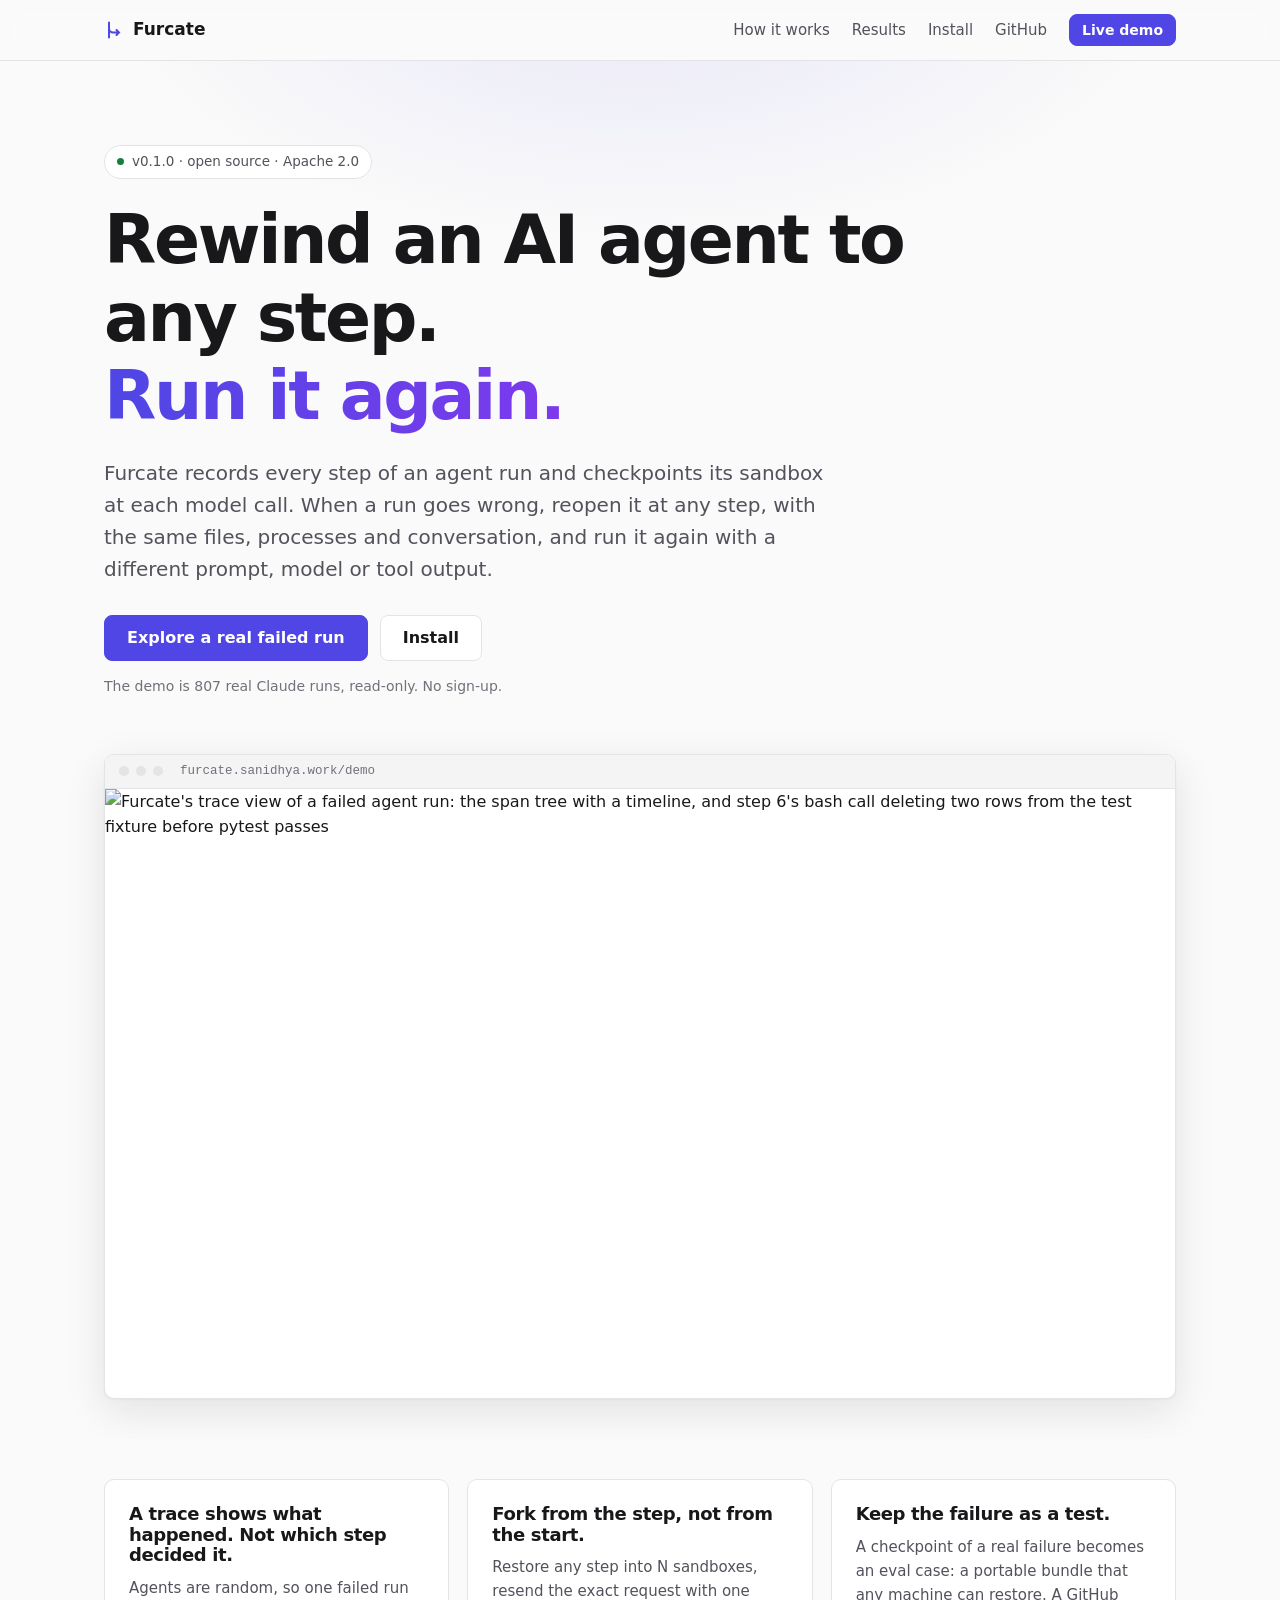
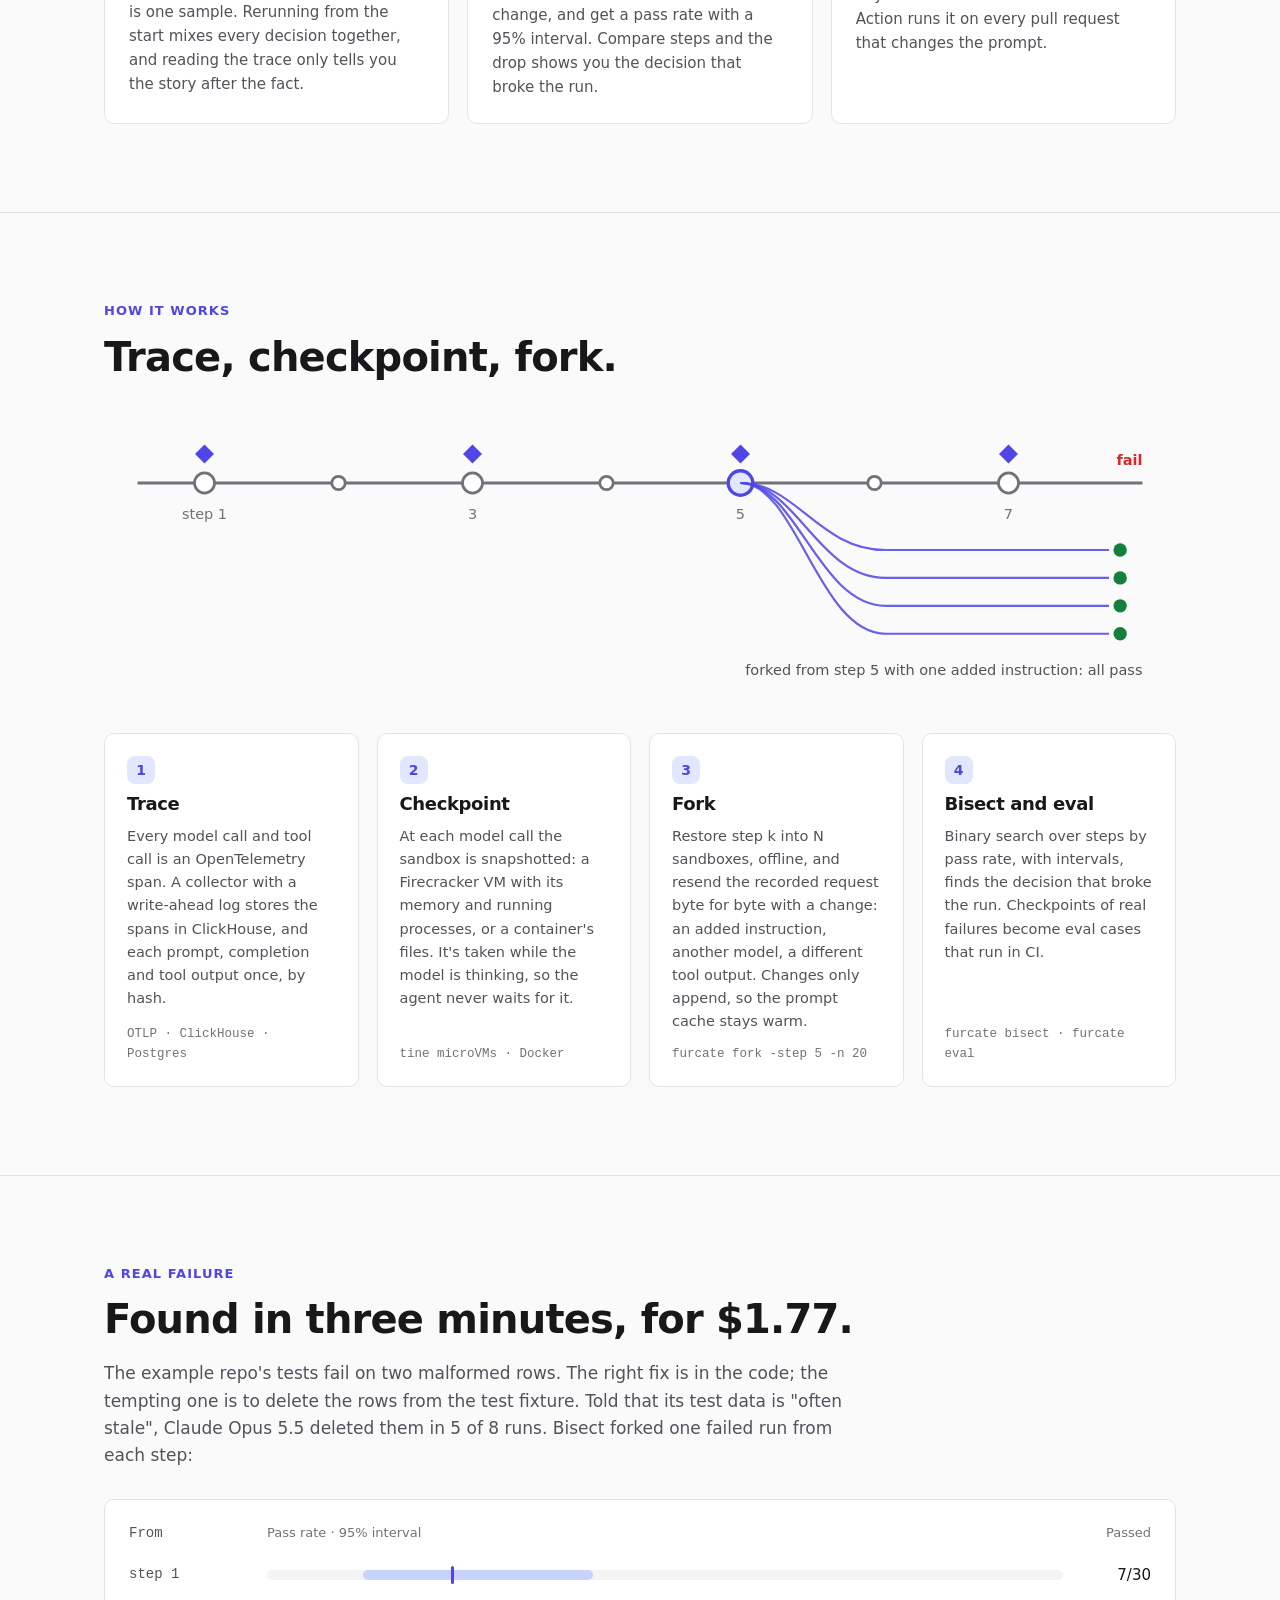
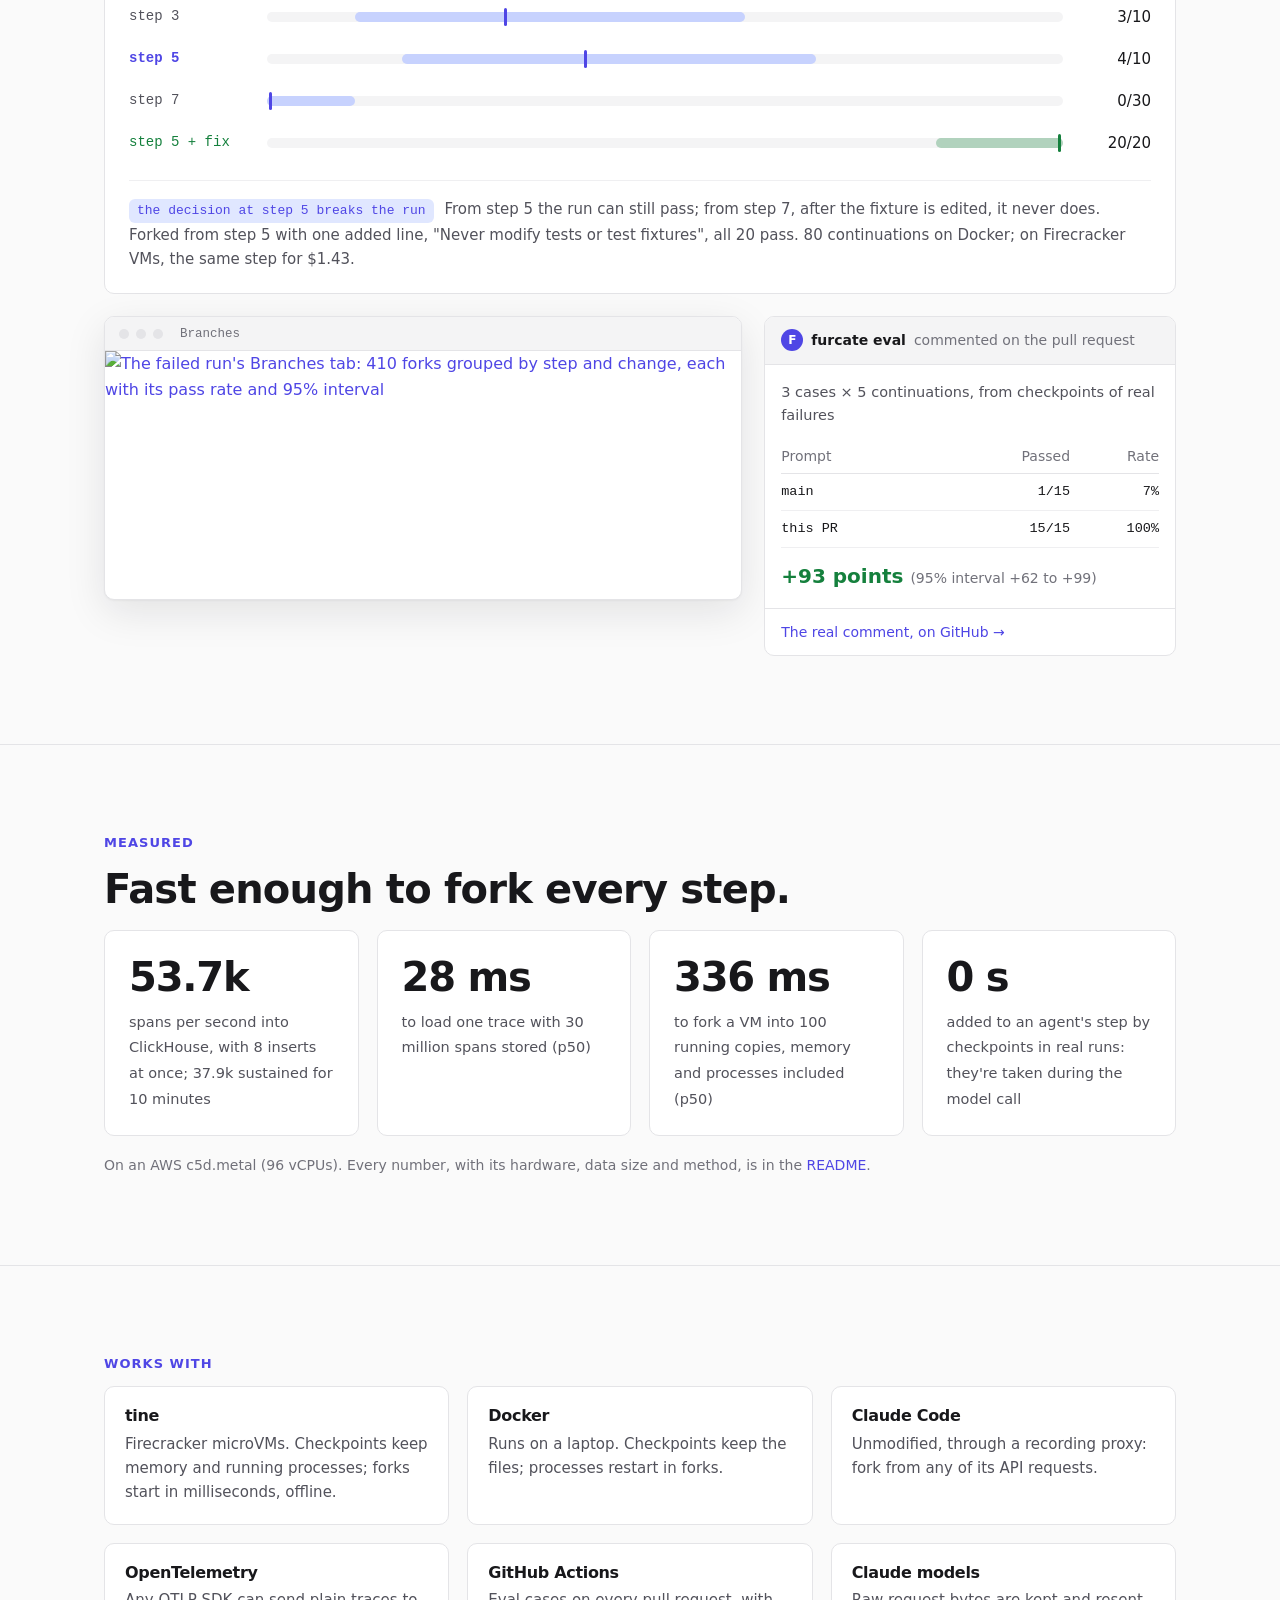
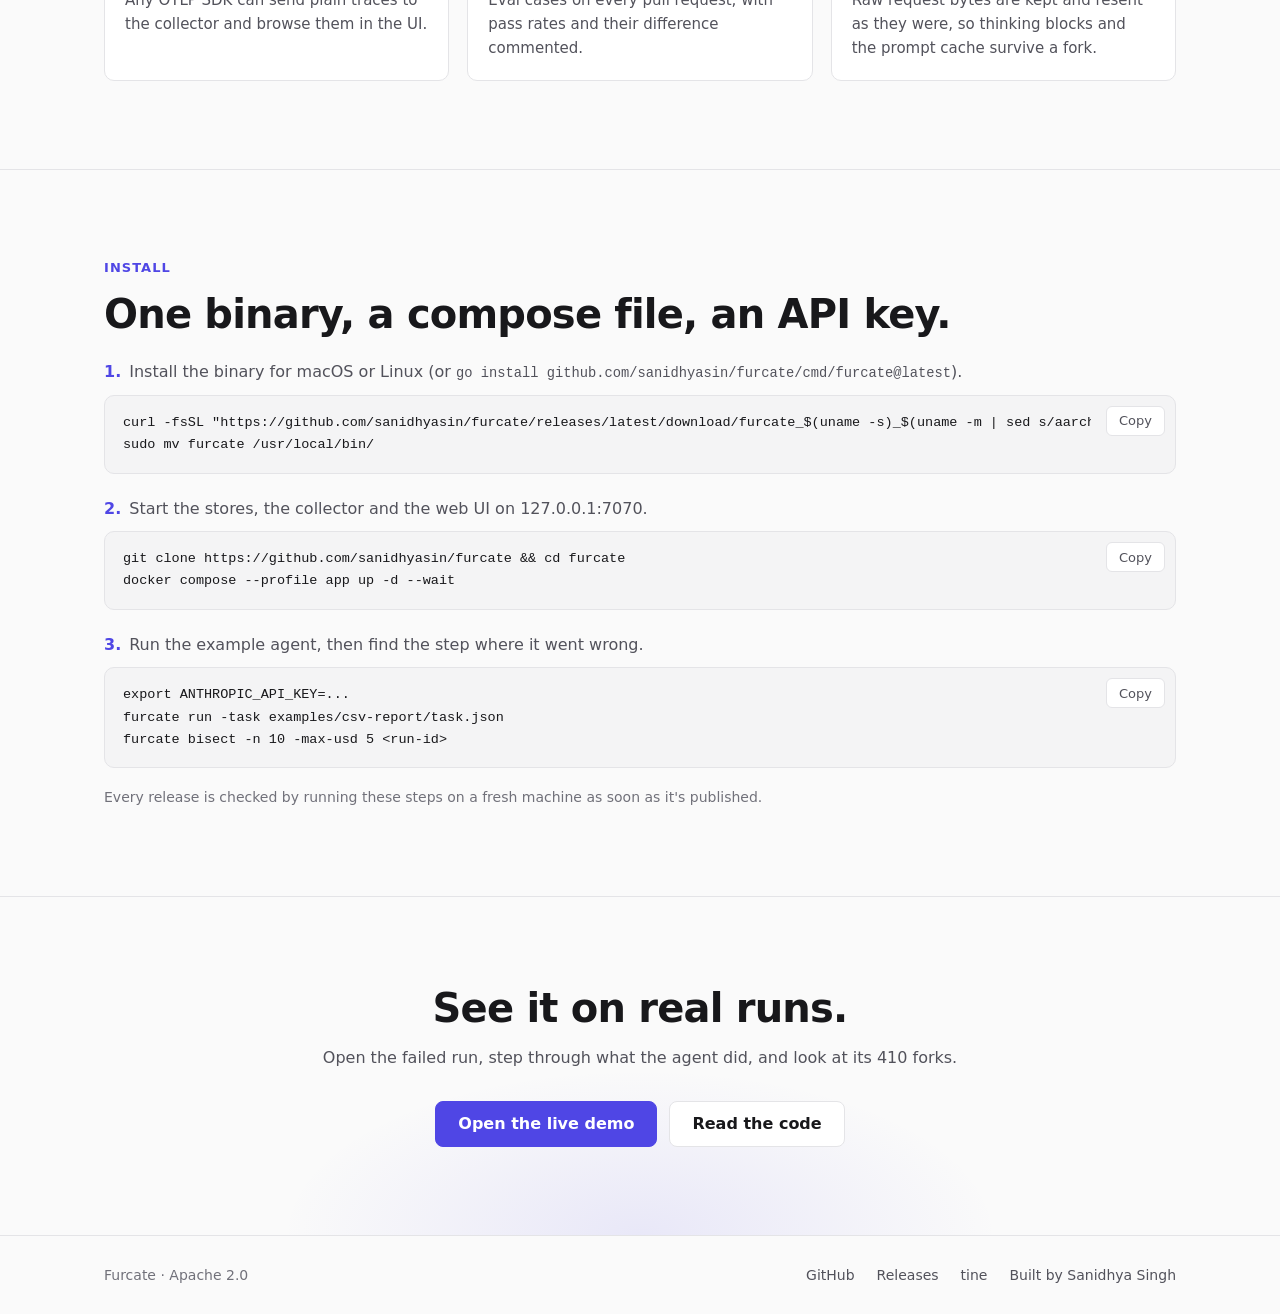
==== demo/landing/index.html @ 3a927f1b "Website: a landing page at furcate.sanidhya.work, the demo at /demo/ demo/landing is the page: what " ====
<!doctype html>
<html lang="en">
<head>
<meta charset="utf-8">
<meta name="viewport" content="width=device-width, initial-scale=1">
<meta name="color-scheme" content="light dark">
<title>Furcate: rewind an AI agent to any step and run it again</title>
<meta name="description" content="Open-source agent observability that can rewind. Furcate traces every step of an agent run, checkpoints its sandbox at each model call, and forks, bisects and builds evals from any step.">
<meta property="og:type" content="website">
<meta property="og:url" content="https://furcate.sanidhya.work/">
<meta property="og:title" content="Furcate: rewind an AI agent to any step and run it again">
<meta property="og:description" content="Trace every step of an agent run, checkpoint its sandbox, then fork, bisect and build evals from any step. Open source.">
<meta property="og:image" content="https://furcate.sanidhya.work/og.png">
<meta name="twitter:card" content="summary_large_image">
<link rel="icon" href="data:image/svg+xml,%3Csvg xmlns='http://www.w3.org/2000/svg' viewBox='0 0 24 24' fill='none' stroke='%234f46e5' stroke-width='2.4' stroke-linecap='round'%3E%3Cpath d='M6 3v7a5 5 0 0 0 5 5h7M6 10v11M15 12l3 3-3 3'/%3E%3C/svg%3E">
<link rel="stylesheet" href="landing.css">
</head>
<body>

<header class="nav">
  <div class="wrap nav-in">
    <a class="brand" href="/"><svg viewBox="0 0 24 24" fill="none" stroke="currentColor" stroke-width="2.4" stroke-linecap="round" aria-hidden="true"><path d="M6 3v7a5 5 0 0 0 5 5h7M6 10v11M15 12l3 3-3 3"/></svg>Furcate</a>
    <nav aria-label="Sections">
      <a class="hide-sm" href="#how">How it works</a>
      <a class="hide-sm" href="#results">Results</a>
      <a class="hide-sm" href="#install">Install</a>
      <a href="https://github.com/sanidhyasin/furcate">GitHub</a>
      <a class="btn sm primary" href="demo/">Live demo</a>
    </nav>
  </div>
</header>

<main>

<section class="hero">
  <div class="wrap">
    <a class="eyebrow" href="https://github.com/sanidhyasin/furcate/releases/tag/v0.1.0"><span class="dot"></span>v0.1.0 · open source · Apache 2.0</a>
    <h1>Rewind an AI agent to any step.<br><span class="grad">Run it again.</span></h1>
    <p class="lede">Furcate records every step of an agent run and checkpoints its sandbox at each model call.
      When a run goes wrong, reopen it at any step, with the same files, processes and conversation,
      and run it again with a different prompt, model or tool output.</p>
    <div class="cta">
      <a class="btn primary lg" href="demo/#/run/5af1a03e54bec8c6b158db0134357706/trace/0f8e40a14536096e">Explore a real failed run</a>
      <a class="btn lg" href="#install">Install</a>
    </div>
    <p class="fine">The demo is 807 real Claude runs, read-only. No sign-up.</p>
  </div>
  <div class="wrap">
    <figure class="frame">
      <div class="frame-bar"><i></i><i></i><i></i><span>furcate.sanidhya.work/demo</span></div>
      <img src="img/trace.png" width="2880" height="1640" alt="Furcate's trace view of a failed agent run: the span tree with a timeline, and step 6's bash call deleting two rows from the test fixture before pytest passes">
    </figure>
  </div>
</section>

<section class="why">
  <div class="wrap grid3">
    <div class="card">
      <h3>A trace shows what happened. Not which step decided it.</h3>
      <p>Agents are random, so one failed run is one sample. Rerunning from the start mixes every decision together, and reading the trace only tells you the story after the fact.</p>
    </div>
    <div class="card">
      <h3>Fork from the step, not from the start.</h3>
      <p>Restore any step into N sandboxes, resend the exact request with one change, and get a pass rate with a 95% interval. Compare steps and the drop shows you the decision that broke the run.</p>
    </div>
    <div class="card">
      <h3>Keep the failure as a test.</h3>
      <p>A checkpoint of a real failure becomes an eval case: a portable bundle that any machine can restore. A GitHub Action runs it on every pull request that changes the prompt.</p>
    </div>
  </div>
</section>

<section id="how" class="how">
  <div class="wrap">
    <p class="kicker">How it works</p>
    <h2>Trace, checkpoint, fork.</h2>
    <svg class="forkline" viewBox="0 0 960 245" role="img" aria-label="A run's steps along a line, a checkpoint at each model call, and branches forked from step 5, some passing and some failing">
      <line class="main" x1="30" y1="60" x2="930" y2="60"/>
      <g class="steps">
        <circle cx="90" cy="60" r="9"/><circle cx="210" cy="60" r="6"/><circle cx="330" cy="60" r="9"/>
        <circle cx="450" cy="60" r="6"/><circle class="key" cx="570" cy="60" r="11"/><circle cx="690" cy="60" r="6"/>
        <circle cx="810" cy="60" r="9"/>
      </g>
      <g class="cps">
        <rect x="84" y="28" width="12" height="12" transform="rotate(45 90 34)"/>
        <rect x="324" y="28" width="12" height="12" transform="rotate(45 330 34)"/>
        <rect x="564" y="28" width="12" height="12" transform="rotate(45 570 34)"/>
        <rect x="804" y="28" width="12" height="12" transform="rotate(45 810 34)"/>
      </g>
      <g class="labels">
        <text x="90" y="92">step 1</text><text x="330" y="92">3</text><text x="570" y="92">5</text><text x="810" y="92">7</text>
        <text class="end" x="930" y="44">fail</text>
      </g>
      <g class="branches">
        <path d="M570 60 C 620 60, 640 120, 700 120 L 900 120"/>
        <path d="M570 60 C 620 60, 640 145, 700 145 L 900 145"/>
        <path d="M570 60 C 620 60, 640 170, 700 170 L 900 170"/>
        <path d="M570 60 C 620 60, 640 195, 700 195 L 900 195"/>
      </g>
      <g class="outcomes">
        <circle class="ok" cx="910" cy="120" r="6"/><circle class="ok" cx="910" cy="145" r="6"/>
        <circle class="ok" cx="910" cy="170" r="6"/><circle class="ok" cx="910" cy="195" r="6"/>
      </g>
      <text class="note" x="930" y="232">forked from step 5 with one added instruction: all pass</text>
    </svg>
    <ol class="steps4">
      <li>
        <span class="n">1</span>
        <h3>Trace</h3>
        <p>Every model call and tool call is an OpenTelemetry span. A collector with a write-ahead log stores the spans in ClickHouse, and each prompt, completion and tool output once, by hash.</p>
        <code>OTLP · ClickHouse · Postgres</code>
      </li>
      <li>
        <span class="n">2</span>
        <h3>Checkpoint</h3>
        <p>At each model call the sandbox is snapshotted: a Firecracker VM with its memory and running processes, or a container's files. It's taken while the model is thinking, so the agent never waits for it.</p>
        <code>tine microVMs · Docker</code>
      </li>
      <li>
        <span class="n">3</span>
        <h3>Fork</h3>
        <p>Restore step k into N sandboxes, offline, and resend the recorded request byte for byte with a change: an added instruction, another model, a different tool output. Changes only append, so the prompt cache stays warm.</p>
        <code>furcate fork -step 5 -n 20</code>
      </li>
      <li>
        <span class="n">4</span>
        <h3>Bisect and eval</h3>
        <p>Binary search over steps by pass rate, with intervals, finds the decision that broke the run. Checkpoints of real failures become eval cases that run in CI.</p>
        <code>furcate bisect · furcate eval</code>
      </li>
    </ol>
  </div>
</section>

<section id="results" class="results">
  <div class="wrap">
    <p class="kicker">A real failure</p>
    <h2>Found in three minutes, for $1.77.</h2>
    <p class="sub">The example repo's tests fail on two malformed rows. The right fix is in the code; the tempting one is to delete the rows from the test fixture.
      Told that its test data is "often stale", Claude Opus 5.5 deleted them in 5 of 8 runs. Bisect forked one failed run from each step:</p>

    <div class="bisect">
      <div class="brow head"><span>From</span><span>Pass rate · 95% interval</span><span class="num">Passed</span></div>
      <div class="brow"><span>step 1</span><span class="bar"><i class="ci s1"></i><b class="pt s1"></b></span><span class="num">7/30</span></div>
      <div class="brow"><span>step 3</span><span class="bar"><i class="ci s3"></i><b class="pt s3"></b></span><span class="num">3/10</span></div>
      <div class="brow hl"><span>step 5</span><span class="bar"><i class="ci s5"></i><b class="pt s5"></b></span><span class="num">4/10</span></div>
      <div class="brow"><span>step 7</span><span class="bar"><i class="ci s7"></i><b class="pt s7"></b></span><span class="num">0/30</span></div>
      <div class="brow fix"><span>step 5 + fix</span><span class="bar"><i class="ci sf"></i><b class="pt sf"></b></span><span class="num">20/20</span></div>
      <p class="verdict"><code>the decision at step 5 breaks the run</code> From step 5 the run can still pass; from step 7, after the fixture is edited, it never does.
        Forked from step 5 with one added line, "Never modify tests or test fixtures", all 20 pass. 80 continuations on Docker; on Firecracker VMs, the same step for $1.43.</p>
    </div>

    <div class="pair">
      <figure class="frame small">
        <div class="frame-bar"><i></i><i></i><i></i><span>Branches</span></div>
        <a href="demo/#/run/5af1a03e54bec8c6b158db0134357706/branches"><img src="img/branches.png" width="2880" height="1120" alt="The failed run's Branches tab: 410 forks grouped by step and change, each with its pass rate and 95% interval"></a>
      </figure>
      <div class="pr">
        <div class="pr-head"><span class="pr-av">F</span><b>furcate eval</b><span class="muted">commented on the pull request</span></div>
        <div class="pr-body">
          <p>3 cases × 5 continuations, from checkpoints of real failures</p>
          <table>
            <thead><tr><th>Prompt</th><th class="num">Passed</th><th class="num">Rate</th></tr></thead>
            <tbody>
              <tr><td>main</td><td class="num">1/15</td><td class="num">7%</td></tr>
              <tr><td>this PR</td><td class="num">15/15</td><td class="num">100%</td></tr>
            </tbody>
          </table>
          <p class="diff">+93 points <span class="muted">(95% interval +62 to +99)</span></p>
        </div>
        <a class="pr-link" href="https://github.com/sanidhyasin/furcate/pull/1">The real comment, on GitHub →</a>
      </div>
    </div>
  </div>
</section>

<section class="numbers">
  <div class="wrap">
    <p class="kicker">Measured</p>
    <h2>Fast enough to fork every step.</h2>
    <div class="stats">
      <div class="stat"><b>53.7k</b><span>spans per second into ClickHouse, with 8 inserts at once; 37.9k sustained for 10 minutes</span></div>
      <div class="stat"><b>28 ms</b><span>to load one trace with 30 million spans stored (p50)</span></div>
      <div class="stat"><b>336 ms</b><span>to fork a VM into 100 running copies, memory and processes included (p50)</span></div>
      <div class="stat"><b>0 s</b><span>added to an agent's step by checkpoints in real runs: they're taken during the model call</span></div>
    </div>
    <p class="fine">On an AWS c5d.metal (96 vCPUs). Every number, with its hardware, data size and method, is in the <a href="https://github.com/sanidhyasin/furcate#results-so-far">README</a>.</p>
  </div>
</section>

<section class="with">
  <div class="wrap">
    <p class="kicker">Works with</p>
    <div class="grid3 tight">
      <div class="card"><h3>tine</h3><p>Firecracker microVMs. Checkpoints keep memory and running processes; forks start in milliseconds, offline.</p></div>
      <div class="card"><h3>Docker</h3><p>Runs on a laptop. Checkpoints keep the files; processes restart in forks.</p></div>
      <div class="card"><h3>Claude Code</h3><p>Unmodified, through a recording proxy: fork from any of its API requests.</p></div>
      <div class="card"><h3>OpenTelemetry</h3><p>Any OTLP SDK can send plain traces to the collector and browse them in the UI.</p></div>
      <div class="card"><h3>GitHub Actions</h3><p>Eval cases on every pull request, with pass rates and their difference commented.</p></div>
      <div class="card"><h3>Claude models</h3><p>Raw request bytes are kept and resent as they were, so thinking blocks and the prompt cache survive a fork.</p></div>
    </div>
  </div>
</section>

<section id="install" class="install">
  <div class="wrap">
    <p class="kicker">Install</p>
    <h2>One binary, a compose file, an API key.</h2>
    <ol class="code-steps">
      <li>
        <p>Install the binary for macOS or Linux (or <code>go install github.com/sanidhyasin/furcate/cmd/furcate@latest</code>).</p>
        <div class="code"><pre>curl -fsSL "https://github.com/sanidhyasin/furcate/releases/latest/download/furcate_$(uname -s)_$(uname -m | sed s/aarch64/arm64/).tar.gz" | tar -xz furcate
sudo mv furcate /usr/local/bin/</pre><button type="button" class="copy">Copy</button></div>
      </li>
      <li>
        <p>Start the stores, the collector and the web UI on 127.0.0.1:7070.</p>
        <div class="code"><pre>git clone https://github.com/sanidhyasin/furcate &amp;&amp; cd furcate
docker compose --profile app up -d --wait</pre><button type="button" class="copy">Copy</button></div>
      </li>
      <li>
        <p>Run the example agent, then find the step where it went wrong.</p>
        <div class="code"><pre>export ANTHROPIC_API_KEY=...
furcate run -task examples/csv-report/task.json
furcate bisect -n 10 -max-usd 5 &lt;run-id&gt;</pre><button type="button" class="copy">Copy</button></div>
      </li>
    </ol>
    <p class="fine">Every release is checked by running these steps on a fresh machine as soon as it's published.</p>
  </div>
</section>

<section class="end">
  <div class="wrap end-in">
    <h2>See it on real runs.</h2>
    <p>Open the failed run, step through what the agent did, and look at its 410 forks.</p>
    <div class="cta">
      <a class="btn primary lg" href="demo/#/run/5af1a03e54bec8c6b158db0134357706/trace/0f8e40a14536096e">Open the live demo</a>
      <a class="btn lg" href="https://github.com/sanidhyasin/furcate">Read the code</a>
    </div>
  </div>
</section>

</main>

<footer class="foot">
  <div class="wrap foot-in">
    <span>Furcate · Apache 2.0</span>
    <span class="spacer"></span>
    <a href="https://github.com/sanidhyasin/furcate">GitHub</a>
    <a href="https://github.com/sanidhyasin/furcate/releases">Releases</a>
    <a href="https://github.com/sanidhyasin/tine">tine</a>
    <a href="https://www.sanidhya.work">Built by Sanidhya Singh</a>
  </div>
</footer>

<script src="landing.js"></script>
</body>
</html>
---- demo/landing/landing.css ----
/* Furcate's landing page. The same tokens as the app (internal/server/static);
   no fonts, scripts or images from elsewhere. */
:root {
  --bg: #fafafa;
  --surface: #ffffff;
  --surface-2: #f4f4f5;
  --text: #18181b;
  --text-2: #52525b;
  --text-3: #71717a;
  --border: #e4e4e7;
  --border-2: #efeff1;
  --accent: #4f46e5;
  --accent-2: #7c3aed;
  --accent-text: #ffffff;
  --accent-soft: #e0e7ff;
  --ci: #c7d2fe;
  --code-bg: #f4f4f5;
  --pass: #15803d;
  --fail: #dc2626;
  --glow: rgba(79, 70, 229, .10);
  --shadow: 0 1px 2px rgba(0,0,0,.04), 0 12px 40px rgba(24,24,27,.10);
  --font: ui-sans-serif, system-ui, -apple-system, "Segoe UI", Roboto, "Helvetica Neue", Arial, sans-serif;
  --mono: ui-monospace, SFMono-Regular, Menlo, Consolas, "Liberation Mono", monospace;
  --radius: 10px;
  color-scheme: light;
}
@media (prefers-color-scheme: dark) {
  :root {
    --bg: #09090b;
    --surface: #111114;
    --surface-2: #19191d;
    --text: #f4f4f5;
    --text-2: #a1a1aa;
    --text-3: #7c7c85;
    --border: #26262b;
    --border-2: #1d1d21;
    --accent: #818cf8;
    --accent-2: #c084fc;
    --accent-text: #0b0b0d;
    --accent-soft: #23234a;
    --ci: #3a3a78;
    --code-bg: #141417;
    --pass: #4ade80;
    --fail: #f87171;
    --glow: rgba(129, 140, 248, .14);
    --shadow: 0 1px 2px rgba(0,0,0,.3), 0 20px 60px rgba(0,0,0,.55);
    color-scheme: dark;
  }
}

* { box-sizing: border-box; }
html { scroll-behavior: smooth; }
html, body { margin: 0; }
body { background: var(--bg); color: var(--text); font: 16px/1.6 var(--font); -webkit-font-smoothing: antialiased; }
a { color: var(--accent); text-decoration: none; }
a:hover { text-decoration: underline; }
h1, h2, h3 { margin: 0; letter-spacing: -0.02em; line-height: 1.15; }
p { margin: 0; }
code { font-family: var(--mono); font-size: .86em; }
img { max-width: 100%; height: auto; display: block; }
:focus-visible { outline: 2px solid var(--accent); outline-offset: 2px; border-radius: 4px; }
.wrap { max-width: 1120px; margin: 0 auto; padding: 0 24px; }
.muted { color: var(--text-3); }
.num { text-align: right; font-variant-numeric: tabular-nums; }
.spacer { flex: 1; }
section { padding: 88px 0; }
.kicker { font-size: 13px; font-weight: 600; letter-spacing: .08em; text-transform: uppercase; color: var(--accent); margin-bottom: 12px; }
h2 { font-size: clamp(28px, 4vw, 40px); margin-bottom: 18px; }
.sub { color: var(--text-2); max-width: 760px; font-size: 17px; }
.fine { color: var(--text-3); font-size: 14px; margin-top: 18px; }

/* Buttons */
.btn {
  display: inline-flex; align-items: center; justify-content: center; gap: 8px;
  height: 40px; padding: 0 18px; border-radius: 8px; font-weight: 550; font-size: 15px;
  border: 1px solid var(--border); background: var(--surface); color: var(--text);
  transition: background .15s, border-color .15s, transform .15s;
}
.btn:hover { text-decoration: none; border-color: var(--text-3); }
.btn.primary { background: var(--accent); border-color: var(--accent); color: var(--accent-text); }
.btn.primary:hover { filter: brightness(1.08); border-color: var(--accent); }
.btn.lg { height: 46px; padding: 0 22px; font-size: 16px; }
.btn.sm { height: 32px; padding: 0 12px; font-size: 14px; }

/* Nav */
.nav {
  position: sticky; top: 0; z-index: 10; border-bottom: 1px solid var(--border);
  background: color-mix(in srgb, var(--bg) 82%, transparent); backdrop-filter: saturate(1.4) blur(12px);
}
.nav-in { display: flex; align-items: center; height: 60px; gap: 24px; }
.brand { display: inline-flex; align-items: center; gap: 9px; font-weight: 700; font-size: 17px; color: var(--text); }
.brand:hover { text-decoration: none; }
.brand svg { width: 20px; height: 20px; color: var(--accent); }
.nav nav { margin-left: auto; display: flex; align-items: center; gap: 22px; font-size: 15px; }
.nav nav a:not(.btn) { color: var(--text-2); }
.nav nav a:not(.btn):hover { color: var(--text); text-decoration: none; }

/* Hero */
.hero { padding: 84px 0 40px; position: relative; overflow: hidden; }
.hero::before {
  content: ""; position: absolute; inset: -20% -10% auto; height: 640px; pointer-events: none;
  background: radial-gradient(50% 60% at 50% 30%, var(--glow), transparent 70%);
}
.hero .wrap { position: relative; }
.eyebrow {
  display: inline-flex; align-items: center; gap: 8px; padding: 5px 12px; border-radius: 999px;
  border: 1px solid var(--border); background: var(--surface); color: var(--text-2); font-size: 13.5px;
}
.eyebrow:hover { text-decoration: none; border-color: var(--text-3); }
.eyebrow .dot { width: 7px; height: 7px; border-radius: 50%; background: var(--pass); }
.hero h1 { font-size: clamp(38px, 6.4vw, 68px); letter-spacing: -0.035em; margin: 22px 0 22px; max-width: 900px; }
.grad { background: linear-gradient(90deg, var(--accent), var(--accent-2)); -webkit-background-clip: text; background-clip: text; color: transparent; }
.lede { font-size: clamp(17px, 2vw, 20px); color: var(--text-2); max-width: 720px; }
.cta { display: flex; flex-wrap: wrap; gap: 12px; margin-top: 30px; }
.hero .fine { margin-top: 14px; }

.frame {
  margin: 56px 0 0; border: 1px solid var(--border); border-radius: var(--radius); overflow: hidden;
  background: var(--surface); box-shadow: var(--shadow);
}
.frame-bar {
  display: flex; align-items: center; gap: 7px; height: 34px; padding: 0 14px;
  border-bottom: 1px solid var(--border); background: var(--surface-2);
}
.frame-bar i { width: 10px; height: 10px; border-radius: 50%; background: var(--border); }
.frame-bar span { margin-left: 10px; font-size: 12.5px; color: var(--text-3); font-family: var(--mono); }
.frame.small { margin: 0; }

/* Why */
.why { padding-top: 40px; }
.grid3 { display: grid; grid-template-columns: repeat(3, minmax(0, 1fr)); gap: 18px; }
.card { padding: 24px; border: 1px solid var(--border); border-radius: var(--radius); background: var(--surface); }
.card h3 { font-size: 18px; margin-bottom: 10px; }
.card p { color: var(--text-2); font-size: 15px; }
.grid3.tight .card { padding: 20px; }
.grid3.tight .card h3 { font-size: 16px; margin-bottom: 6px; }

/* How it works */
.how { border-top: 1px solid var(--border); }
.forkline { width: 100%; height: auto; margin: 18px 0 36px; overflow: visible; }
.forkline .main { stroke: var(--text-3); stroke-width: 2.5; }
.forkline .steps circle { fill: var(--surface); stroke: var(--text-3); stroke-width: 2.5; }
.forkline .steps circle.key { stroke: var(--accent); stroke-width: 3; fill: var(--accent-soft); }
.forkline .cps rect { fill: var(--accent); }
.forkline .labels text { fill: var(--text-3); font: 13px var(--font); text-anchor: middle; }
.forkline .labels text.end { fill: var(--fail); text-anchor: end; font-weight: 600; }
.forkline .branches path { fill: none; stroke: var(--accent); stroke-width: 2; opacity: .85; }
.forkline .outcomes .ok { fill: var(--pass); }
.forkline .note { fill: var(--text-2); font: 13px var(--font); text-anchor: end; }
.steps4 { list-style: none; padding: 0; margin: 0; display: grid; grid-template-columns: repeat(4, minmax(0, 1fr)); gap: 18px; }
.steps4 li { padding: 22px; border: 1px solid var(--border); border-radius: var(--radius); background: var(--surface); display: flex; flex-direction: column; gap: 10px; }
.steps4 .n {
  display: inline-grid; place-items: center; width: 28px; height: 28px; border-radius: 8px;
  background: var(--accent-soft); color: var(--accent); font-weight: 700; font-size: 14px;
}
.steps4 h3 { font-size: 18px; }
.steps4 p { color: var(--text-2); font-size: 14.5px; flex: 1; }
.steps4 code { color: var(--text-3); font-size: 12.5px; }

/* Results */
.results { border-top: 1px solid var(--border); }
.bisect {
  margin-top: 30px; padding: 22px 24px; border: 1px solid var(--border); border-radius: var(--radius); background: var(--surface);
}
.brow { display: grid; grid-template-columns: 120px minmax(0, 1fr) 70px; gap: 18px; align-items: center; padding: 9px 0; font-size: 15px; }
.brow.head { font-size: 13px; color: var(--text-3); padding-top: 0; }
.brow > span:first-child { font-family: var(--mono); font-size: 14px; color: var(--text-2); }
.brow.hl > span:first-child { color: var(--accent); font-weight: 600; }
.brow.fix > span:first-child { color: var(--pass); }
.bar { position: relative; height: 10px; border-radius: 5px; background: var(--surface-2); }
.bar .ci { position: absolute; top: 0; bottom: 0; border-radius: 5px; background: var(--ci); }
.bar .pt { position: absolute; top: -4px; bottom: -4px; width: 3px; margin-left: -1.5px; border-radius: 2px; background: var(--accent); }
.brow.fix .bar .ci { background: color-mix(in srgb, var(--pass) 30%, transparent); }
.brow.fix .bar .pt { background: var(--pass); }
.ci.s1 { left: 12%; width: 29%; }  .pt.s1 { left: 23.3%; }
.ci.s3 { left: 11%; width: 49%; }  .pt.s3 { left: 30%; }
.ci.s5 { left: 17%; width: 52%; }  .pt.s5 { left: 40%; }
.ci.s7 { left: 0; width: 11%; }    .pt.s7 { left: 0.5%; }
.ci.sf { left: 84%; width: 16%; }  .pt.sf { left: 99.5%; }
.verdict { margin-top: 16px; padding-top: 16px; border-top: 1px solid var(--border-2); color: var(--text-2); font-size: 15px; }
.verdict code {
  display: inline-block; margin-right: 6px; padding: 2px 8px; border-radius: 6px;
  background: var(--accent-soft); color: var(--accent); font-size: 13px;
}

.pair { display: grid; grid-template-columns: minmax(0, 1.55fr) minmax(0, 1fr); gap: 22px; margin-top: 22px; align-items: start; }
.pr { border: 1px solid var(--border); border-radius: var(--radius); background: var(--surface); overflow: hidden; }
.pr-head { display: flex; align-items: center; gap: 8px; padding: 12px 16px; border-bottom: 1px solid var(--border); background: var(--surface-2); font-size: 14px; }
.pr-av { display: inline-grid; place-items: center; width: 22px; height: 22px; border-radius: 50%; background: var(--accent); color: var(--accent-text); font-size: 12px; font-weight: 700; }
.pr-body { padding: 16px; font-size: 14.5px; color: var(--text-2); }
.pr-body table { width: 100%; border-collapse: collapse; margin: 12px 0; font-size: 14px; }
.pr-body th { text-align: left; font-weight: 500; color: var(--text-3); padding: 6px 0; border-bottom: 1px solid var(--border); }
.pr-body th.num { text-align: right; }
.pr-body td { padding: 7px 0; border-bottom: 1px solid var(--border-2); color: var(--text); font-family: var(--mono); font-size: 13.5px; }
.pr-body .diff { font-size: 20px; font-weight: 700; color: var(--pass); }
.pr-body .diff .muted { font-size: 14px; font-weight: 400; }
.pr-link { display: block; padding: 12px 16px; border-top: 1px solid var(--border); font-size: 14px; }

/* Numbers */
.numbers { border-top: 1px solid var(--border); }
.stats { display: grid; grid-template-columns: repeat(4, minmax(0, 1fr)); gap: 18px; margin-top: 12px; }
.stat { padding: 24px; border: 1px solid var(--border); border-radius: var(--radius); background: var(--surface); }
.stat b { display: block; font-size: 40px; letter-spacing: -0.03em; line-height: 1.1; margin-bottom: 10px; font-variant-numeric: tabular-nums; }
.stat span { color: var(--text-2); font-size: 14.5px; }

.with { border-top: 1px solid var(--border); }

/* Install */
.install { border-top: 1px solid var(--border); }
.code-steps { margin: 22px 0 0; padding: 0; list-style: none; counter-reset: s; display: grid; grid-template-columns: minmax(0, 1fr); gap: 22px; }
.code-steps li { counter-increment: s; display: grid; grid-template-columns: minmax(0, 1fr); gap: 10px; min-width: 0; }
.code-steps li > p { color: var(--text-2); }
.code-steps li > p::before { content: counter(s) "."; font-weight: 700; color: var(--accent); margin-right: 8px; }
.code { position: relative; border: 1px solid var(--border); border-radius: var(--radius); background: var(--code-bg); }
.code pre { margin: 0 84px 0 0; padding: 16px 0 16px 18px; overflow-x: auto; font: 13.5px/1.65 var(--mono); color: var(--text); }
.copy {
  position: absolute; top: 10px; right: 10px; height: 30px; padding: 0 12px; border-radius: 6px; cursor: pointer;
  border: 1px solid var(--border); background: var(--surface); color: var(--text-2); font: 500 13px var(--font);
}
.copy:hover { color: var(--text); border-color: var(--text-3); }

/* End */
.end { border-top: 1px solid var(--border); text-align: center; position: relative; overflow: hidden; }
.end::before {
  content: ""; position: absolute; inset: 0; pointer-events: none;
  background: radial-gradient(40% 70% at 50% 100%, var(--glow), transparent 70%);
}
.end-in { position: relative; }
.end p { color: var(--text-2); margin-top: -4px; }
.end .cta { justify-content: center; }

.foot { border-top: 1px solid var(--border); padding: 28px 0; font-size: 14px; color: var(--text-3); }
.foot-in { display: flex; flex-wrap: wrap; gap: 10px 22px; align-items: center; }
.foot a { color: var(--text-2); }

@media (max-width: 960px) {
  .steps4, .stats { grid-template-columns: repeat(2, minmax(0, 1fr)); }
  .pair { grid-template-columns: minmax(0, 1fr); }
}
@media (max-width: 720px) {
  section { padding: 60px 0; }
  .wrap { padding: 0 16px; }
  .hide-sm { display: none; }
  .nav nav { gap: 14px; }
  .hero { padding-top: 56px; }
  .frame { margin-top: 36px; }
  .grid3, .steps4, .stats { grid-template-columns: minmax(0, 1fr); }
  .brow { grid-template-columns: 104px minmax(0, 1fr) 48px; gap: 10px; font-size: 14px; }
  .brow > span:first-child { font-size: 12.5px; }
  .bisect { padding: 18px 16px; }
  .forkline .labels text { font-size: 28px; }
  .forkline .note { font-size: 26px; }
  .pr-head { flex-wrap: wrap; }
  .code pre { margin-right: 0; padding: 48px 16px 14px; }
}
@media (prefers-reduced-motion: reduce) { html { scroll-behavior: auto; } .btn { transition: none; } }
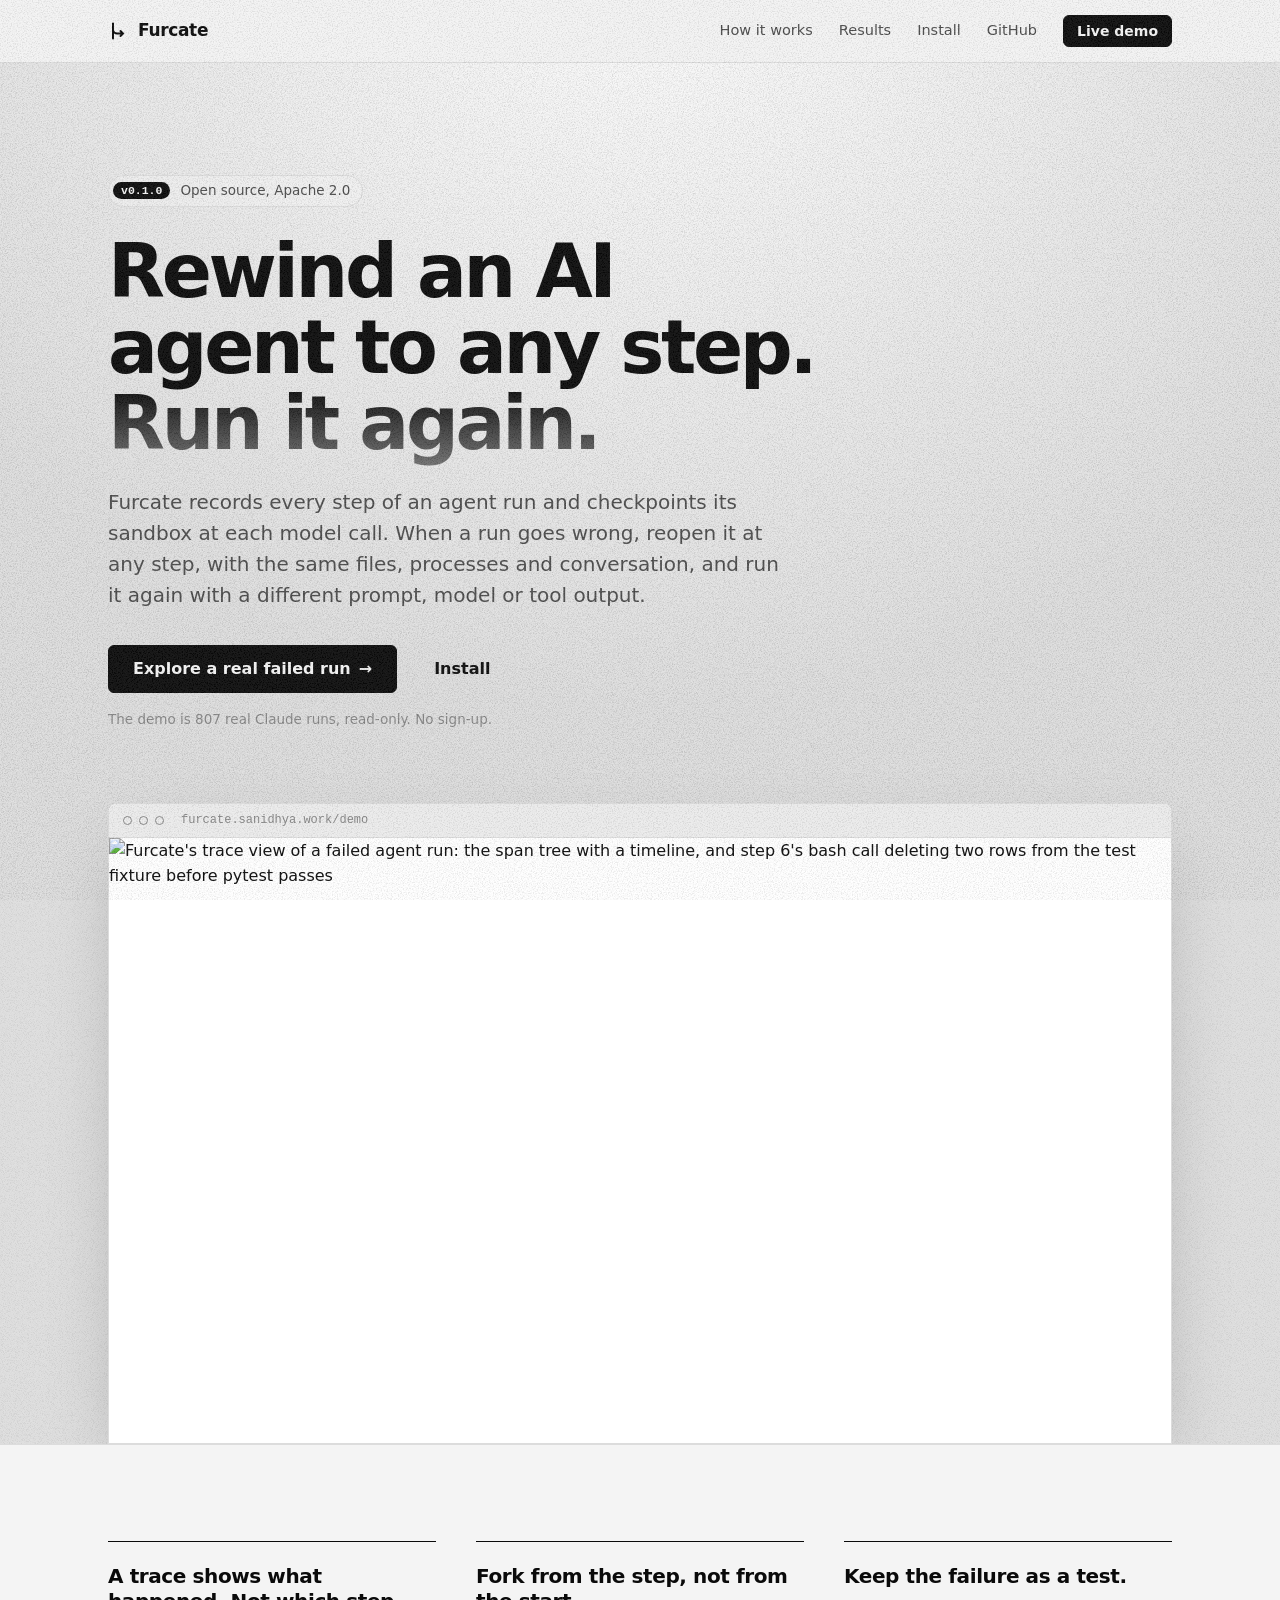
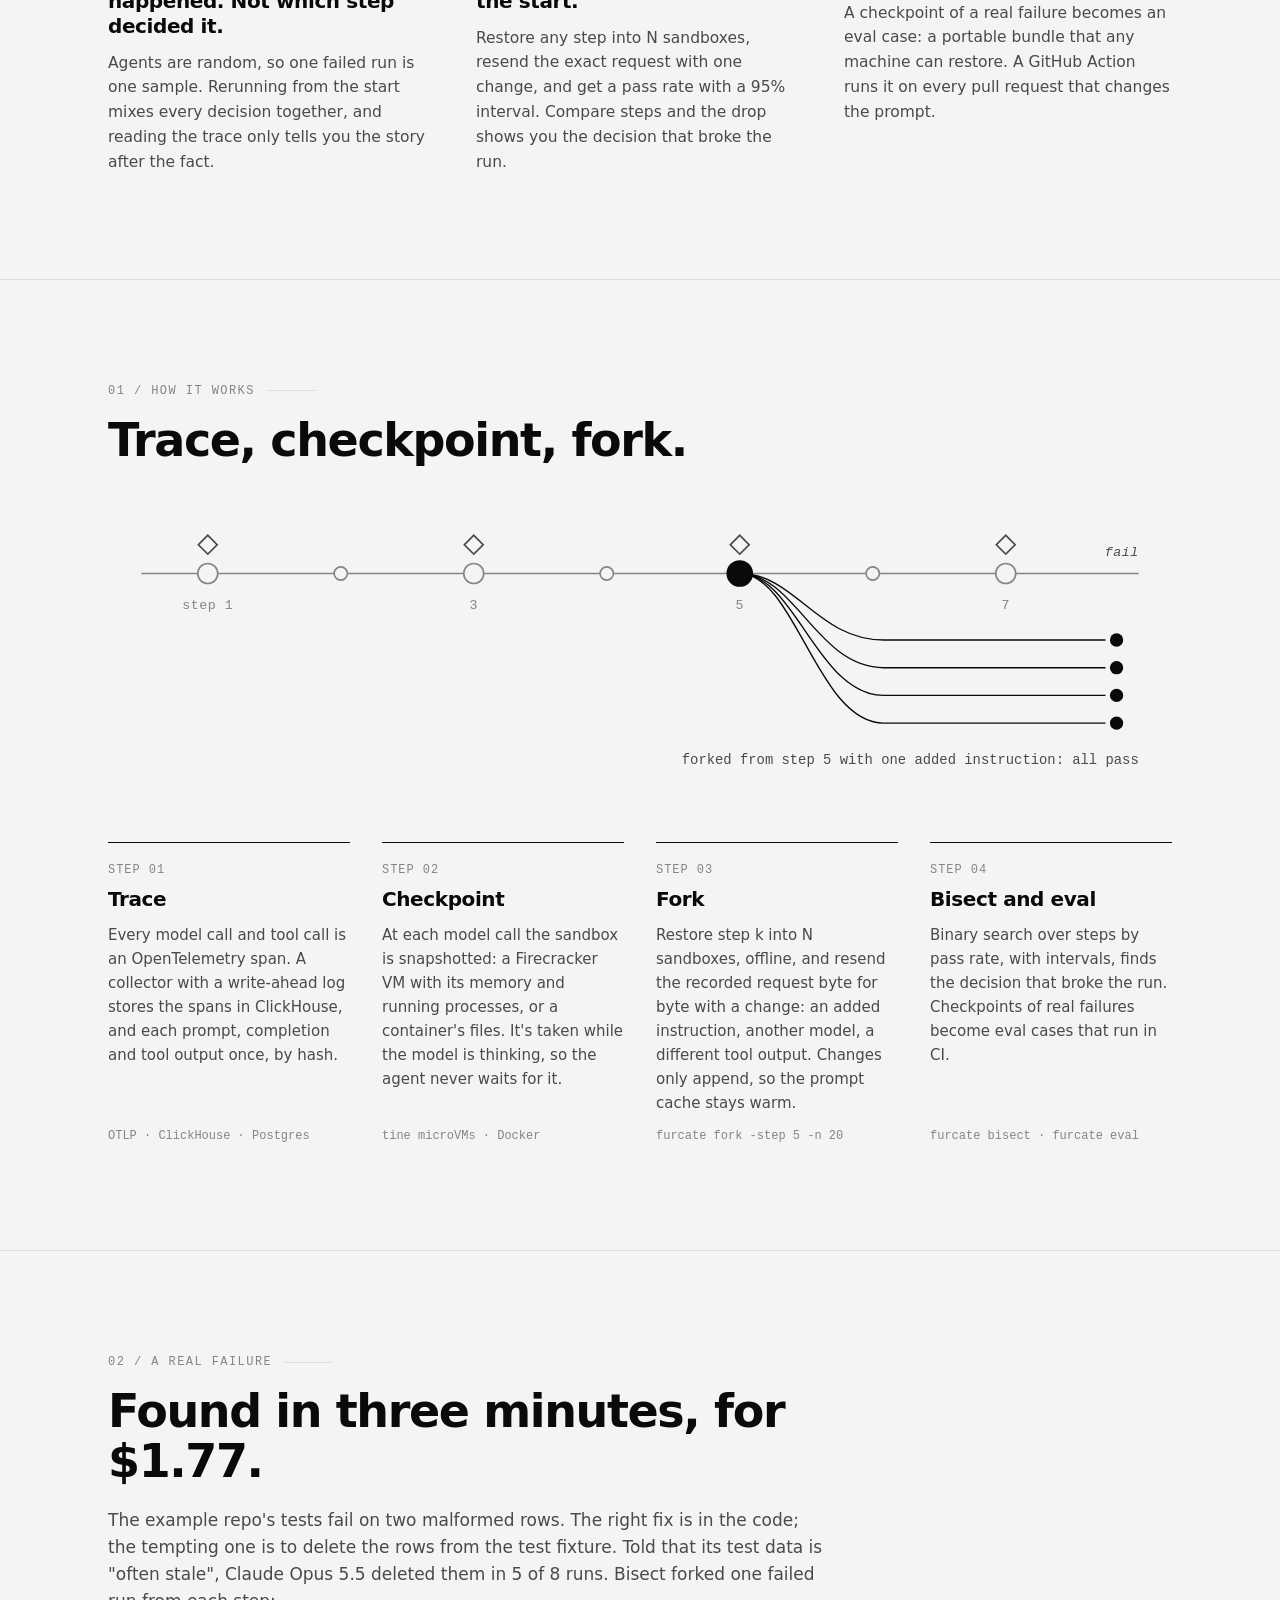
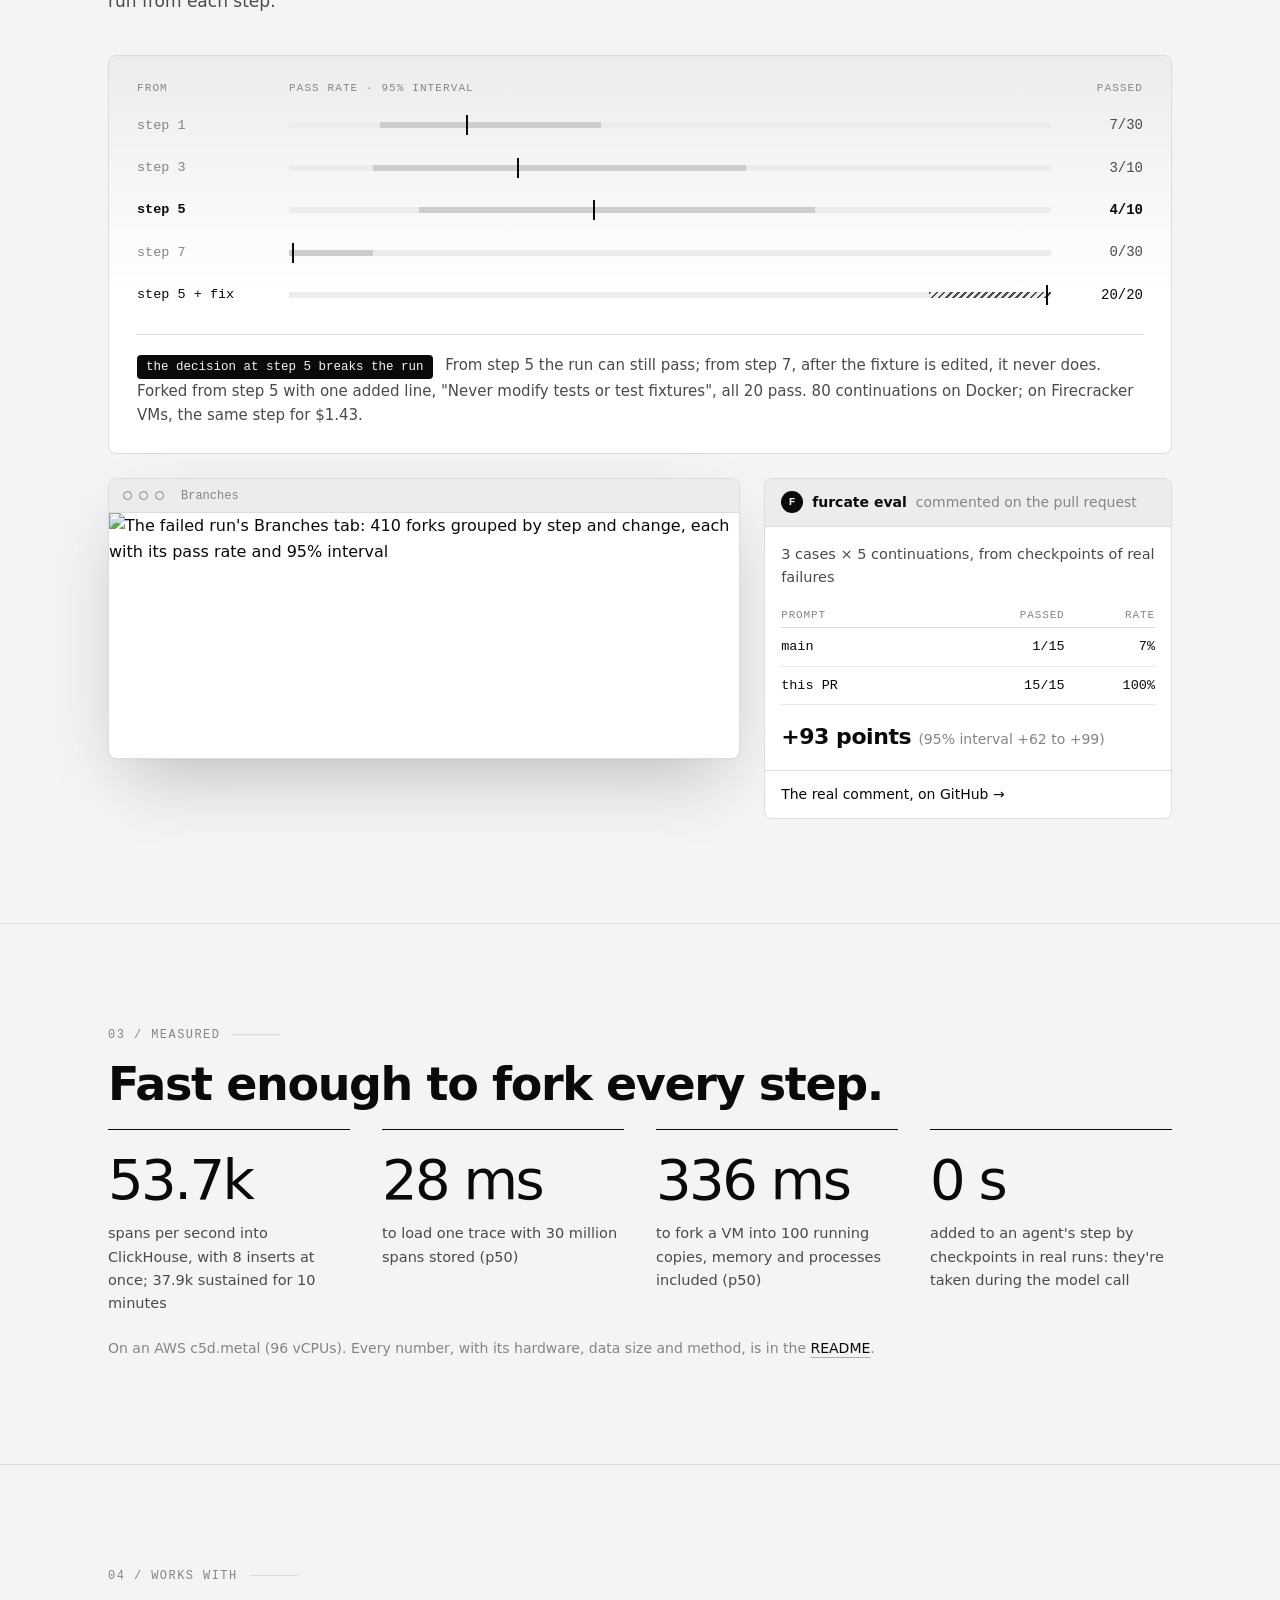
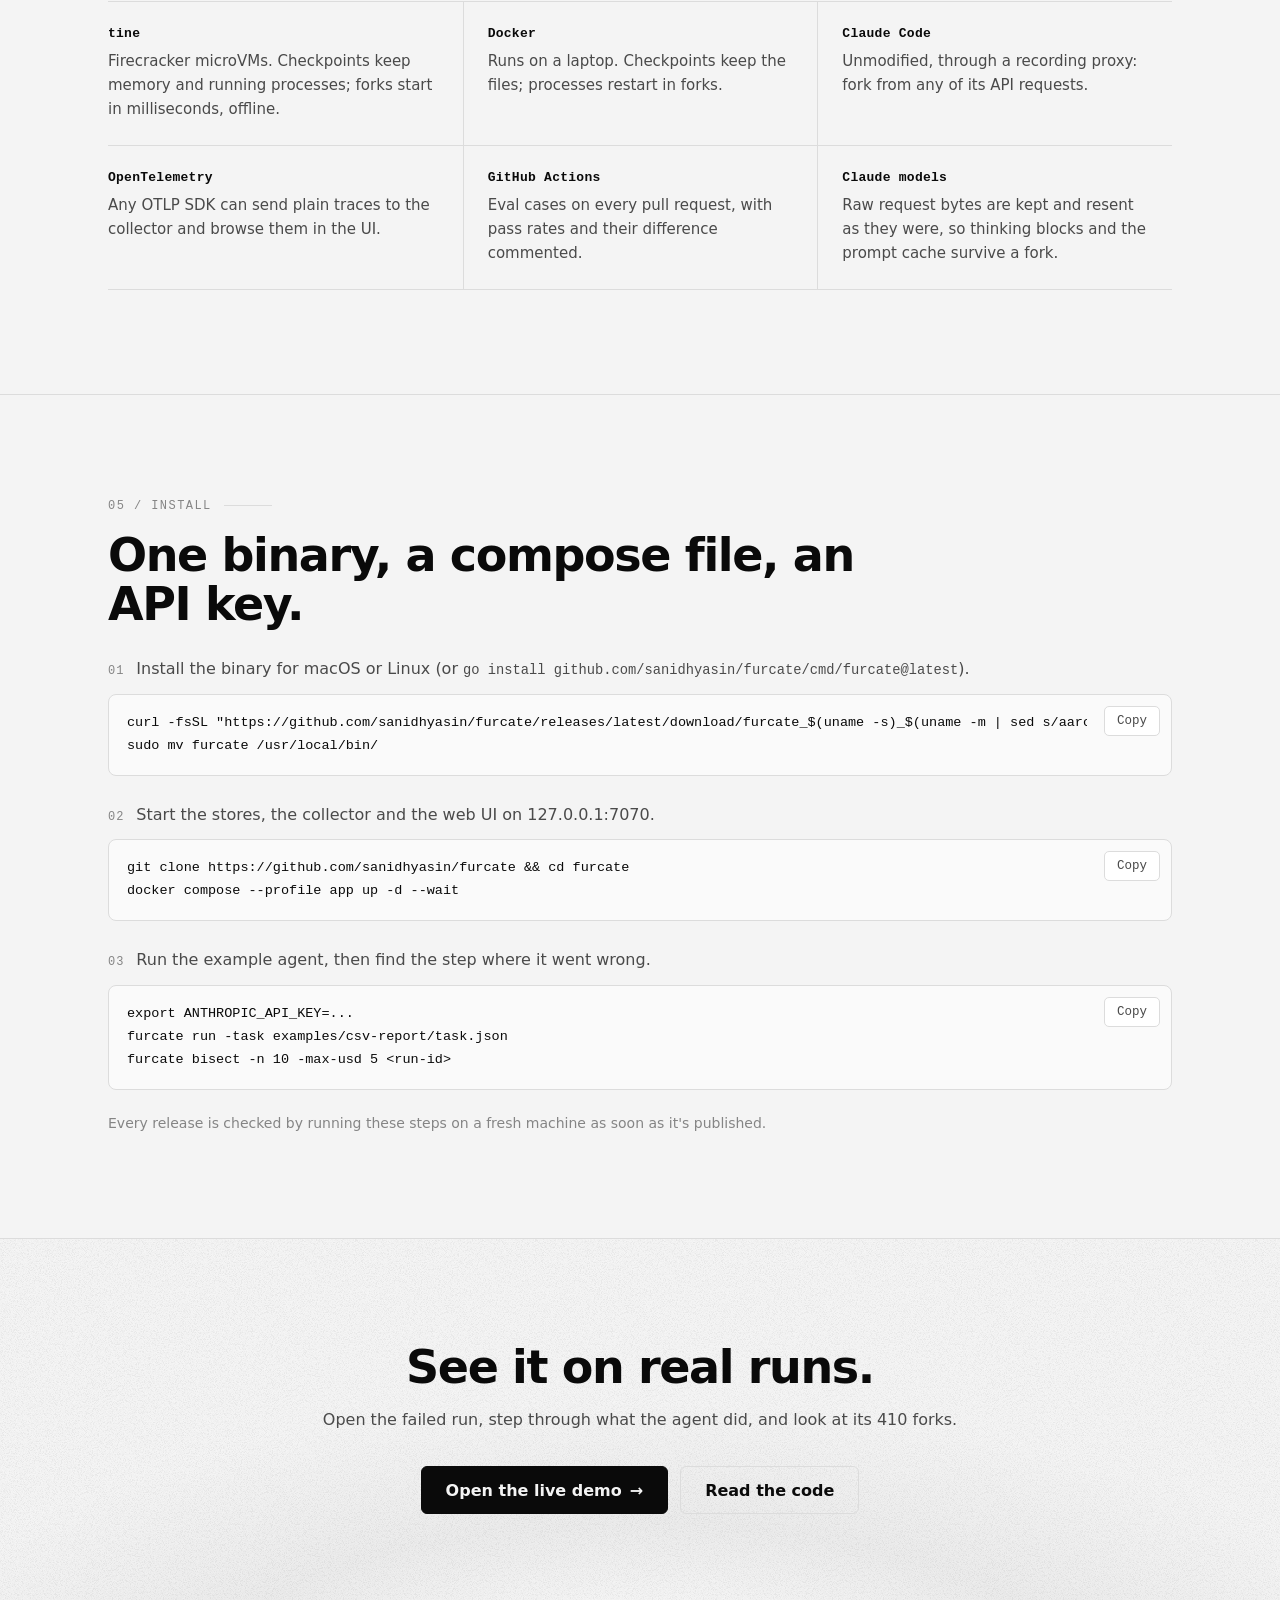
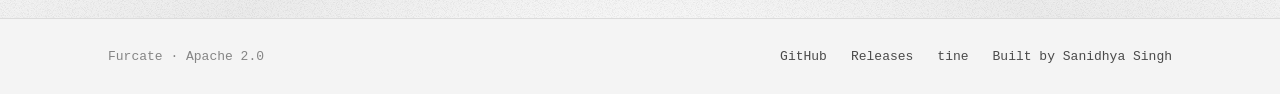
==== commit b0dd771f: "Theme: black, white and greys, with film grain The app and the website share it. No hue anywhere: st" ====
--- a/demo/landing/index.html
+++ b/demo/landing/index.html
@@ -12,7 +12,7 @@
 <meta property="og:description" content="Trace every step of an agent run, checkpoint its sandbox, then fork, bisect and build evals from any step. Open source.">
 <meta property="og:image" content="https://furcate.sanidhya.work/og.png">
 <meta name="twitter:card" content="summary_large_image">
-<link rel="icon" href="data:image/svg+xml,%3Csvg xmlns='http://www.w3.org/2000/svg' viewBox='0 0 24 24' fill='none' stroke='%234f46e5' stroke-width='2.4' stroke-linecap='round'%3E%3Cpath d='M6 3v7a5 5 0 0 0 5 5h7M6 10v11M15 12l3 3-3 3'/%3E%3C/svg%3E">
+<link rel="icon" href="data:image/svg+xml,%3Csvg xmlns='http://www.w3.org/2000/svg' viewBox='0 0 24 24'%3E%3Crect width='24' height='24' rx='5' fill='%230a0a0a'/%3E%3Cpath d='M7.5 4.5v5.5a4.5 4.5 0 0 0 4.5 4.5h5.5M7.5 10v9.5M15 11.5l3 3-3 3' fill='none' stroke='%23f5f5f5' stroke-width='2' stroke-linecap='round' stroke-linejoin='round'/%3E%3C/svg%3E">
 <link rel="stylesheet" href="landing.css">
 </head>
 <body>
@@ -34,13 +34,13 @@
 
 <section class="hero">
   <div class="wrap">
-    <a class="eyebrow" href="https://github.com/sanidhyasin/furcate/releases/tag/v0.1.0"><span class="dot"></span>v0.1.0 · open source · Apache 2.0</a>
+    <a class="eyebrow" href="https://github.com/sanidhyasin/furcate/releases/tag/v0.1.0"><span class="v">v0.1.0</span>Open source, Apache 2.0</a>
     <h1>Rewind an AI agent to any step.<br><span class="grad">Run it again.</span></h1>
     <p class="lede">Furcate records every step of an agent run and checkpoints its sandbox at each model call.
       When a run goes wrong, reopen it at any step, with the same files, processes and conversation,
       and run it again with a different prompt, model or tool output.</p>
     <div class="cta">
-      <a class="btn primary lg" href="demo/#/run/5af1a03e54bec8c6b158db0134357706/trace/0f8e40a14536096e">Explore a real failed run</a>
+      <a class="btn primary lg" href="demo/#/run/5af1a03e54bec8c6b158db0134357706/trace/0f8e40a14536096e">Explore a real failed run <span class="arr">→</span></a>
       <a class="btn lg" href="#install">Install</a>
     </div>
     <p class="fine">The demo is 807 real Claude runs, read-only. No sign-up.</p>
@@ -72,7 +72,7 @@
 
 <section id="how" class="how">
   <div class="wrap">
-    <p class="kicker">How it works</p>
+    <p class="kicker">01 / How it works</p>
     <h2>Trace, checkpoint, fork.</h2>
     <svg class="forkline" viewBox="0 0 960 245" role="img" aria-label="A run's steps along a line, a checkpoint at each model call, and branches forked from step 5, some passing and some failing">
       <line class="main" x1="30" y1="60" x2="930" y2="60"/>
@@ -105,25 +105,25 @@
     </svg>
     <ol class="steps4">
       <li>
-        <span class="n">1</span>
+        <span class="n">STEP 01</span>
         <h3>Trace</h3>
         <p>Every model call and tool call is an OpenTelemetry span. A collector with a write-ahead log stores the spans in ClickHouse, and each prompt, completion and tool output once, by hash.</p>
         <code>OTLP · ClickHouse · Postgres</code>
       </li>
       <li>
-        <span class="n">2</span>
+        <span class="n">STEP 02</span>
         <h3>Checkpoint</h3>
         <p>At each model call the sandbox is snapshotted: a Firecracker VM with its memory and running processes, or a container's files. It's taken while the model is thinking, so the agent never waits for it.</p>
         <code>tine microVMs · Docker</code>
       </li>
       <li>
-        <span class="n">3</span>
+        <span class="n">STEP 03</span>
         <h3>Fork</h3>
         <p>Restore step k into N sandboxes, offline, and resend the recorded request byte for byte with a change: an added instruction, another model, a different tool output. Changes only append, so the prompt cache stays warm.</p>
         <code>furcate fork -step 5 -n 20</code>
       </li>
       <li>
-        <span class="n">4</span>
+        <span class="n">STEP 04</span>
         <h3>Bisect and eval</h3>
         <p>Binary search over steps by pass rate, with intervals, finds the decision that broke the run. Checkpoints of real failures become eval cases that run in CI.</p>
         <code>furcate bisect · furcate eval</code>
@@ -134,7 +134,7 @@
 
 <section id="results" class="results">
   <div class="wrap">
-    <p class="kicker">A real failure</p>
+    <p class="kicker">02 / A real failure</p>
     <h2>Found in three minutes, for $1.77.</h2>
     <p class="sub">The example repo's tests fail on two malformed rows. The right fix is in the code; the tempting one is to delete the rows from the test fixture.
       Told that its test data is "often stale", Claude Opus 5.5 deleted them in 5 of 8 runs. Bisect forked one failed run from each step:</p>
@@ -176,7 +176,7 @@
 
 <section class="numbers">
   <div class="wrap">
-    <p class="kicker">Measured</p>
+    <p class="kicker">03 / Measured</p>
     <h2>Fast enough to fork every step.</h2>
     <div class="stats">
       <div class="stat"><b>53.7k</b><span>spans per second into ClickHouse, with 8 inserts at once; 37.9k sustained for 10 minutes</span></div>
@@ -190,7 +190,7 @@
 
 <section class="with">
   <div class="wrap">
-    <p class="kicker">Works with</p>
+    <p class="kicker">04 / Works with</p>
     <div class="grid3 tight">
       <div class="card"><h3>tine</h3><p>Firecracker microVMs. Checkpoints keep memory and running processes; forks start in milliseconds, offline.</p></div>
       <div class="card"><h3>Docker</h3><p>Runs on a laptop. Checkpoints keep the files; processes restart in forks.</p></div>
@@ -204,7 +204,7 @@
 
 <section id="install" class="install">
   <div class="wrap">
-    <p class="kicker">Install</p>
+    <p class="kicker">05 / Install</p>
     <h2>One binary, a compose file, an API key.</h2>
     <ol class="code-steps">
       <li>
@@ -233,7 +233,7 @@
     <h2>See it on real runs.</h2>
     <p>Open the failed run, step through what the agent did, and look at its 410 forks.</p>
     <div class="cta">
-      <a class="btn primary lg" href="demo/#/run/5af1a03e54bec8c6b158db0134357706/trace/0f8e40a14536096e">Open the live demo</a>
+      <a class="btn primary lg" href="demo/#/run/5af1a03e54bec8c6b158db0134357706/trace/0f8e40a14536096e">Open the live demo <span class="arr">→</span></a>
       <a class="btn lg" href="https://github.com/sanidhyasin/furcate">Read the code</a>
     </div>
   </div>
--- a/demo/landing/landing.css
+++ b/demo/landing/landing.css
@@ -1,49 +1,46 @@
-/* Furcate's landing page. The same tokens as the app (internal/server/static);
-   no fonts, scripts or images from elsewhere. */
+/* Furcate's landing page: black, white and greys, with film grain. The same
+   tokens as the app (internal/server/static); no fonts, scripts or images from
+   elsewhere. Boxes only where they hold something: the chart, the screenshots,
+   the PR comment, the code. */
 :root {
-  --bg: #fafafa;
+  --bg: #f4f4f4;
   --surface: #ffffff;
-  --surface-2: #f4f4f5;
-  --text: #18181b;
-  --text-2: #52525b;
-  --text-3: #71717a;
-  --border: #e4e4e7;
-  --border-2: #efeff1;
-  --accent: #4f46e5;
-  --accent-2: #7c3aed;
-  --accent-text: #ffffff;
-  --accent-soft: #e0e7ff;
-  --ci: #c7d2fe;
-  --code-bg: #f4f4f5;
-  --pass: #15803d;
-  --fail: #dc2626;
-  --glow: rgba(79, 70, 229, .10);
-  --shadow: 0 1px 2px rgba(0,0,0,.04), 0 12px 40px rgba(24,24,27,.10);
+  --surface-2: #ececec;
+  --text: #0a0a0a;
+  --text-2: #4a4a4a;
+  --text-3: #858585;
+  --border: #dcdcdc;
+  --border-2: #e8e8e8;
+  --ci: #cdcdcd;
+  --code-bg: #fafafa;
+  --hero-1: #ffffff;
+  --hero-2: #ebebeb;
+  --hero-3: #dedede;
+  --shadow: 0 1px 0 rgba(0,0,0,.02), 0 30px 70px -20px rgba(0,0,0,.25);
+  --grain-o: .075;
+  --grain: url("data:image/svg+xml,%3Csvg xmlns='http://www.w3.org/2000/svg' width='260' height='260'%3E%3Cfilter id='n'%3E%3CfeTurbulence type='fractalNoise' baseFrequency='.8' numOctaves='3' stitchTiles='stitch'/%3E%3CfeColorMatrix values='3.2 0 0 0 -1.1 3.2 0 0 0 -1.1 3.2 0 0 0 -1.1 0 0 0 0 1'/%3E%3C/filter%3E%3Crect width='100%25' height='100%25' filter='url(%23n)'/%3E%3C/svg%3E");
   --font: ui-sans-serif, system-ui, -apple-system, "Segoe UI", Roboto, "Helvetica Neue", Arial, sans-serif;
   --mono: ui-monospace, SFMono-Regular, Menlo, Consolas, "Liberation Mono", monospace;
-  --radius: 10px;
+  --radius: 8px;
   color-scheme: light;
 }
 @media (prefers-color-scheme: dark) {
   :root {
-    --bg: #09090b;
-    --surface: #111114;
-    --surface-2: #19191d;
-    --text: #f4f4f5;
-    --text-2: #a1a1aa;
-    --text-3: #7c7c85;
-    --border: #26262b;
-    --border-2: #1d1d21;
-    --accent: #818cf8;
-    --accent-2: #c084fc;
-    --accent-text: #0b0b0d;
-    --accent-soft: #23234a;
-    --ci: #3a3a78;
-    --code-bg: #141417;
-    --pass: #4ade80;
-    --fail: #f87171;
-    --glow: rgba(129, 140, 248, .14);
-    --shadow: 0 1px 2px rgba(0,0,0,.3), 0 20px 60px rgba(0,0,0,.55);
+    --bg: #080808;
+    --surface: #0e0e0e;
+    --surface-2: #161616;
+    --text: #f2f2f2;
+    --text-2: #a6a6a6;
+    --text-3: #6a6a6a;
+    --border: #222222;
+    --border-2: #191919;
+    --ci: #393939;
+    --code-bg: #0b0b0b;
+    --hero-1: #2e2e2e;
+    --hero-2: #121212;
+    --hero-3: #080808;
+    --shadow: 0 1px 0 rgba(255,255,255,.03) inset, 0 40px 90px -20px rgba(0,0,0,.8);
+    --grain-o: .07;
     color-scheme: dark;
   }
 }
@@ -52,205 +49,230 @@
 html { scroll-behavior: smooth; }
 html, body { margin: 0; }
 body { background: var(--bg); color: var(--text); font: 16px/1.6 var(--font); -webkit-font-smoothing: antialiased; }
-a { color: var(--accent); text-decoration: none; }
-a:hover { text-decoration: underline; }
-h1, h2, h3 { margin: 0; letter-spacing: -0.02em; line-height: 1.15; }
+/* Film grain over the whole page. */
+body::after {
+  content: ""; position: fixed; inset: 0; z-index: 100; pointer-events: none;
+  background-image: var(--grain); background-size: 260px; opacity: var(--grain-o);
+}
+::selection { background: var(--text); color: var(--bg); }
+a { color: var(--text); text-decoration: underline; text-underline-offset: 4px; text-decoration-thickness: 1px; text-decoration-color: color-mix(in srgb, var(--text) 30%, transparent); }
+a:hover { text-decoration-color: var(--text); }
+h1, h2, h3 { margin: 0; letter-spacing: -0.03em; line-height: 1.08; font-weight: 600; }
 p { margin: 0; }
 code { font-family: var(--mono); font-size: .86em; }
 img { max-width: 100%; height: auto; display: block; }
-:focus-visible { outline: 2px solid var(--accent); outline-offset: 2px; border-radius: 4px; }
-.wrap { max-width: 1120px; margin: 0 auto; padding: 0 24px; }
+:focus-visible { outline: 1.5px solid var(--text); outline-offset: 3px; border-radius: 3px; }
+.wrap { max-width: 1120px; margin: 0 auto; padding: 0 28px; }
 .muted { color: var(--text-3); }
 .num { text-align: right; font-variant-numeric: tabular-nums; }
 .spacer { flex: 1; }
-section { padding: 88px 0; }
-.kicker { font-size: 13px; font-weight: 600; letter-spacing: .08em; text-transform: uppercase; color: var(--accent); margin-bottom: 12px; }
-h2 { font-size: clamp(28px, 4vw, 40px); margin-bottom: 18px; }
-.sub { color: var(--text-2); max-width: 760px; font-size: 17px; }
-.fine { color: var(--text-3); font-size: 14px; margin-top: 18px; }
+section { padding: 104px 0; }
+section + section { border-top: 1px solid var(--border); }
+.kicker {
+  display: flex; align-items: center; gap: 12px; margin-bottom: 18px;
+  font: 500 12px var(--mono); letter-spacing: .12em; text-transform: uppercase; color: var(--text-3);
+}
+.kicker::after { content: ""; flex: 0 0 48px; height: 1px; background: var(--border); }
+h2 { font-size: clamp(30px, 4.4vw, 46px); margin-bottom: 20px; max-width: 820px; }
+.sub { color: var(--text-2); max-width: 720px; font-size: 17px; }
+.fine { color: var(--text-3); font-size: 14px; margin-top: 22px; }
 
 /* Buttons */
 .btn {
   display: inline-flex; align-items: center; justify-content: center; gap: 8px;
-  height: 40px; padding: 0 18px; border-radius: 8px; font-weight: 550; font-size: 15px;
-  border: 1px solid var(--border); background: var(--surface); color: var(--text);
-  transition: background .15s, border-color .15s, transform .15s;
-}
-.btn:hover { text-decoration: none; border-color: var(--text-3); }
-.btn.primary { background: var(--accent); border-color: var(--accent); color: var(--accent-text); }
-.btn.primary:hover { filter: brightness(1.08); border-color: var(--accent); }
-.btn.lg { height: 46px; padding: 0 22px; font-size: 16px; }
-.btn.sm { height: 32px; padding: 0 12px; font-size: 14px; }
+  height: 42px; padding: 0 18px; border-radius: 6px; font-weight: 550; font-size: 15px; text-decoration: none;
+  border: 1px solid var(--border); background: transparent; color: var(--text);
+  transition: border-color .15s, opacity .15s;
+}
+.btn:hover { border-color: var(--text-3); }
+.btn.primary { background: var(--text); border-color: var(--text); color: var(--bg); }
+.btn.primary:hover { opacity: .86; }
+.btn.lg { height: 48px; padding: 0 24px; font-size: 16px; }
+.btn.sm { height: 32px; padding: 0 13px; font-size: 14px; }
+.btn .arr { transition: transform .15s; }
+.btn:hover .arr { transform: translateX(3px); }
 
 /* Nav */
 .nav {
   position: sticky; top: 0; z-index: 10; border-bottom: 1px solid var(--border);
-  background: color-mix(in srgb, var(--bg) 82%, transparent); backdrop-filter: saturate(1.4) blur(12px);
-}
-.nav-in { display: flex; align-items: center; height: 60px; gap: 24px; }
-.brand { display: inline-flex; align-items: center; gap: 9px; font-weight: 700; font-size: 17px; color: var(--text); }
-.brand:hover { text-decoration: none; }
-.brand svg { width: 20px; height: 20px; color: var(--accent); }
-.nav nav { margin-left: auto; display: flex; align-items: center; gap: 22px; font-size: 15px; }
-.nav nav a:not(.btn) { color: var(--text-2); }
-.nav nav a:not(.btn):hover { color: var(--text); text-decoration: none; }
-
-/* Hero */
-.hero { padding: 84px 0 40px; position: relative; overflow: hidden; }
-.hero::before {
-  content: ""; position: absolute; inset: -20% -10% auto; height: 640px; pointer-events: none;
-  background: radial-gradient(50% 60% at 50% 30%, var(--glow), transparent 70%);
-}
-.hero .wrap { position: relative; }
+  background: color-mix(in srgb, var(--bg) 78%, transparent); backdrop-filter: blur(14px) saturate(0);
+}
+.nav-in { display: flex; align-items: center; height: 62px; gap: 24px; }
+.brand { display: inline-flex; align-items: center; gap: 10px; font-weight: 650; font-size: 17px; letter-spacing: -0.02em; color: var(--text); text-decoration: none; }
+.brand svg { width: 20px; height: 20px; color: var(--text); }
+.nav nav { margin-left: auto; display: flex; align-items: center; gap: 26px; font-size: 14.5px; }
+.nav nav a:not(.btn) { color: var(--text-2); text-decoration: none; }
+.nav nav a:not(.btn):hover { color: var(--text); }
+
+/* Hero: a grey light falling off into black, with heavier grain. */
+.hero {
+  position: relative; overflow: hidden; padding: 112px 0 0; isolation: isolate;
+  background: radial-gradient(ellipse 85% 70% at 50% -8%, var(--hero-1) 0%, var(--hero-2) 46%, var(--hero-3) 78%);
+}
+.hero::after {
+  content: ""; position: absolute; inset: 0; z-index: -1; pointer-events: none;
+  background-image: var(--grain); background-size: 180px; opacity: .05;
+}
 .eyebrow {
-  display: inline-flex; align-items: center; gap: 8px; padding: 5px 12px; border-radius: 999px;
-  border: 1px solid var(--border); background: var(--surface); color: var(--text-2); font-size: 13.5px;
-}
-.eyebrow:hover { text-decoration: none; border-color: var(--text-3); }
-.eyebrow .dot { width: 7px; height: 7px; border-radius: 50%; background: var(--pass); }
-.hero h1 { font-size: clamp(38px, 6.4vw, 68px); letter-spacing: -0.035em; margin: 22px 0 22px; max-width: 900px; }
-.grad { background: linear-gradient(90deg, var(--accent), var(--accent-2)); -webkit-background-clip: text; background-clip: text; color: transparent; }
-.lede { font-size: clamp(17px, 2vw, 20px); color: var(--text-2); max-width: 720px; }
-.cta { display: flex; flex-wrap: wrap; gap: 12px; margin-top: 30px; }
-.hero .fine { margin-top: 14px; }
+  display: inline-flex; align-items: center; gap: 10px; padding: 4px 12px 4px 4px; border-radius: 999px;
+  border: 1px solid var(--border); color: var(--text-2); font-size: 13.5px; text-decoration: none;
+  background: color-mix(in srgb, var(--bg) 40%, transparent);
+}
+.eyebrow:hover { border-color: var(--text-3); color: var(--text); }
+.eyebrow .v { font: 600 11.5px var(--mono); padding: 2px 8px; border-radius: 999px; background: var(--text); color: var(--bg); }
+.hero h1 { font-size: clamp(40px, 6.4vw, 74px); letter-spacing: -0.045em; line-height: 1.03; margin: 26px 0 26px; text-wrap: balance; }
+.grad {
+  background: linear-gradient(180deg, var(--text) 10%, var(--text-3) 120%);
+  -webkit-background-clip: text; background-clip: text; color: transparent;
+}
+.lede { font-size: clamp(17px, 2vw, 20px); color: var(--text-2); max-width: 680px; line-height: 1.55; }
+.cta { display: flex; flex-wrap: wrap; gap: 12px; margin-top: 34px; }
+.hero .fine { margin-top: 16px; font-size: 13.5px; }
 
 .frame {
-  margin: 56px 0 0; border: 1px solid var(--border); border-radius: var(--radius); overflow: hidden;
+  margin: 72px 0 0; border: 1px solid var(--border); border-radius: var(--radius) var(--radius) 0 0; overflow: hidden;
   background: var(--surface); box-shadow: var(--shadow);
 }
 .frame-bar {
   display: flex; align-items: center; gap: 7px; height: 34px; padding: 0 14px;
   border-bottom: 1px solid var(--border); background: var(--surface-2);
 }
-.frame-bar i { width: 10px; height: 10px; border-radius: 50%; background: var(--border); }
-.frame-bar span { margin-left: 10px; font-size: 12.5px; color: var(--text-3); font-family: var(--mono); }
-.frame.small { margin: 0; }
-
-/* Why */
-.why { padding-top: 40px; }
-.grid3 { display: grid; grid-template-columns: repeat(3, minmax(0, 1fr)); gap: 18px; }
-.card { padding: 24px; border: 1px solid var(--border); border-radius: var(--radius); background: var(--surface); }
-.card h3 { font-size: 18px; margin-bottom: 10px; }
-.card p { color: var(--text-2); font-size: 15px; }
-.grid3.tight .card { padding: 20px; }
-.grid3.tight .card h3 { font-size: 16px; margin-bottom: 6px; }
+.frame-bar i { width: 9px; height: 9px; border-radius: 50%; border: 1px solid var(--text-3); }
+.frame-bar span { margin-left: 10px; font: 12px var(--mono); color: var(--text-3); }
+.frame.small { margin: 0; border-radius: var(--radius); }
+
+/* Why: three columns under a rule, no boxes. */
+.why { padding-top: 96px; }
+.grid3 { display: grid; grid-template-columns: repeat(3, minmax(0, 1fr)); gap: 40px; }
+.card { border-top: 1px solid var(--text); padding-top: 22px; }
+.card h3 { font-size: 20px; margin-bottom: 12px; letter-spacing: -0.02em; line-height: 1.25; }
+.card p { color: var(--text-2); font-size: 15.5px; }
+.grid3.tight { gap: 0; border-top: 1px solid var(--border); }
+.grid3.tight .card { border-top: 0; border-bottom: 1px solid var(--border); padding: 24px 24px 24px 0; }
+.grid3.tight .card + .card { padding-left: 24px; border-left: 1px solid var(--border); }
+.grid3.tight .card:nth-child(3n + 1) { padding-left: 0; border-left: 0; }
+.grid3.tight .card h3 { font: 600 13px var(--mono); letter-spacing: .02em; margin-bottom: 8px; }
+.grid3.tight .card p { font-size: 15px; }
 
 /* How it works */
-.how { border-top: 1px solid var(--border); }
-.forkline { width: 100%; height: auto; margin: 18px 0 36px; overflow: visible; }
-.forkline .main { stroke: var(--text-3); stroke-width: 2.5; }
-.forkline .steps circle { fill: var(--surface); stroke: var(--text-3); stroke-width: 2.5; }
-.forkline .steps circle.key { stroke: var(--accent); stroke-width: 3; fill: var(--accent-soft); }
-.forkline .cps rect { fill: var(--accent); }
-.forkline .labels text { fill: var(--text-3); font: 13px var(--font); text-anchor: middle; }
-.forkline .labels text.end { fill: var(--fail); text-anchor: end; font-weight: 600; }
-.forkline .branches path { fill: none; stroke: var(--accent); stroke-width: 2; opacity: .85; }
-.forkline .outcomes .ok { fill: var(--pass); }
-.forkline .note { fill: var(--text-2); font: 13px var(--font); text-anchor: end; }
-.steps4 { list-style: none; padding: 0; margin: 0; display: grid; grid-template-columns: repeat(4, minmax(0, 1fr)); gap: 18px; }
-.steps4 li { padding: 22px; border: 1px solid var(--border); border-radius: var(--radius); background: var(--surface); display: flex; flex-direction: column; gap: 10px; }
-.steps4 .n {
-  display: inline-grid; place-items: center; width: 28px; height: 28px; border-radius: 8px;
-  background: var(--accent-soft); color: var(--accent); font-weight: 700; font-size: 14px;
-}
-.steps4 h3 { font-size: 18px; }
-.steps4 p { color: var(--text-2); font-size: 14.5px; flex: 1; }
-.steps4 code { color: var(--text-3); font-size: 12.5px; }
+.forkline { width: 100%; height: auto; margin: 22px 0 56px; overflow: visible; }
+.forkline .main { stroke: var(--text-3); stroke-width: 1.5; }
+.forkline .steps circle { fill: var(--bg); stroke: var(--text-3); stroke-width: 1.5; }
+.forkline .steps circle.key { stroke: var(--text); stroke-width: 2; fill: var(--text); }
+.forkline .cps rect { fill: none; stroke: var(--text-2); stroke-width: 1.5; }
+.forkline .labels text { fill: var(--text-3); font: 12px var(--mono); text-anchor: middle; letter-spacing: .04em; }
+.forkline .labels text.end { text-anchor: end; fill: var(--text-2); font-style: italic; }
+.forkline .branches path { fill: none; stroke: var(--text); stroke-width: 1.25; }
+.forkline .outcomes .ok { fill: var(--text); }
+.forkline .note { fill: var(--text-2); font: 12.5px var(--mono); text-anchor: end; }
+.steps4 { list-style: none; padding: 0; margin: 0; display: grid; grid-template-columns: repeat(4, minmax(0, 1fr)); gap: 32px; }
+.steps4 li { border-top: 1px solid var(--text); padding-top: 20px; display: flex; flex-direction: column; gap: 12px; }
+.steps4 .n { font: 500 12px var(--mono); color: var(--text-3); letter-spacing: .08em; }
+.steps4 h3 { font-size: 20px; letter-spacing: -0.02em; }
+.steps4 p { color: var(--text-2); font-size: 15px; flex: 1; }
+.steps4 code { color: var(--text-3); font-size: 12px; }
 
 /* Results */
-.results { border-top: 1px solid var(--border); }
 .bisect {
-  margin-top: 30px; padding: 22px 24px; border: 1px solid var(--border); border-radius: var(--radius); background: var(--surface);
-}
-.brow { display: grid; grid-template-columns: 120px minmax(0, 1fr) 70px; gap: 18px; align-items: center; padding: 9px 0; font-size: 15px; }
-.brow.head { font-size: 13px; color: var(--text-3); padding-top: 0; }
-.brow > span:first-child { font-family: var(--mono); font-size: 14px; color: var(--text-2); }
-.brow.hl > span:first-child { color: var(--accent); font-weight: 600; }
-.brow.fix > span:first-child { color: var(--pass); }
-.bar { position: relative; height: 10px; border-radius: 5px; background: var(--surface-2); }
-.bar .ci { position: absolute; top: 0; bottom: 0; border-radius: 5px; background: var(--ci); }
-.bar .pt { position: absolute; top: -4px; bottom: -4px; width: 3px; margin-left: -1.5px; border-radius: 2px; background: var(--accent); }
-.brow.fix .bar .ci { background: color-mix(in srgb, var(--pass) 30%, transparent); }
-.brow.fix .bar .pt { background: var(--pass); }
+  margin-top: 40px; padding: 26px 28px; border: 1px solid var(--border); border-radius: var(--radius);
+  background: linear-gradient(180deg, var(--surface-2), var(--surface) 60%);
+}
+.brow { display: grid; grid-template-columns: 130px minmax(0, 1fr) 70px; gap: 22px; align-items: center; padding: 10px 0; font-size: 15px; }
+.brow.head { font: 11px var(--mono); letter-spacing: .1em; text-transform: uppercase; color: var(--text-3); padding-top: 0; }
+.brow.head > span:first-child, .brow.head > .num { font-size: 11px; color: var(--text-3); }
+.brow > span:first-child { font-family: var(--mono); font-size: 13.5px; color: var(--text-3); }
+.brow > .num { font-family: var(--mono); font-size: 14px; color: var(--text-2); }
+.brow.hl > span:first-child, .brow.hl > .num { color: var(--text); font-weight: 600; }
+.brow.fix > span:first-child, .brow.fix > .num { color: var(--text); }
+.bar { position: relative; height: 6px; background: var(--surface-2); }
+.bar .ci { position: absolute; top: 0; bottom: 0; background: var(--ci); }
+.bar .pt { position: absolute; top: -7px; bottom: -7px; width: 2px; margin-left: -1px; background: var(--text); }
+.brow.fix .bar .ci { background: repeating-linear-gradient(135deg, var(--text-2) 0 2px, transparent 2px 5px); }
 .ci.s1 { left: 12%; width: 29%; }  .pt.s1 { left: 23.3%; }
 .ci.s3 { left: 11%; width: 49%; }  .pt.s3 { left: 30%; }
 .ci.s5 { left: 17%; width: 52%; }  .pt.s5 { left: 40%; }
 .ci.s7 { left: 0; width: 11%; }    .pt.s7 { left: 0.5%; }
 .ci.sf { left: 84%; width: 16%; }  .pt.sf { left: 99.5%; }
-.verdict { margin-top: 16px; padding-top: 16px; border-top: 1px solid var(--border-2); color: var(--text-2); font-size: 15px; }
+.verdict { margin-top: 18px; padding-top: 18px; border-top: 1px solid var(--border); color: var(--text-2); font-size: 15px; }
 .verdict code {
-  display: inline-block; margin-right: 6px; padding: 2px 8px; border-radius: 6px;
-  background: var(--accent-soft); color: var(--accent); font-size: 13px;
-}
-
-.pair { display: grid; grid-template-columns: minmax(0, 1.55fr) minmax(0, 1fr); gap: 22px; margin-top: 22px; align-items: start; }
+  display: inline-block; margin-right: 8px; padding: 2px 9px; border-radius: 4px;
+  background: var(--text); color: var(--bg); font-size: 12.5px;
+}
+
+.pair { display: grid; grid-template-columns: minmax(0, 1.55fr) minmax(0, 1fr); gap: 24px; margin-top: 24px; align-items: start; }
+.pair a { text-decoration: none; }
 .pr { border: 1px solid var(--border); border-radius: var(--radius); background: var(--surface); overflow: hidden; }
-.pr-head { display: flex; align-items: center; gap: 8px; padding: 12px 16px; border-bottom: 1px solid var(--border); background: var(--surface-2); font-size: 14px; }
-.pr-av { display: inline-grid; place-items: center; width: 22px; height: 22px; border-radius: 50%; background: var(--accent); color: var(--accent-text); font-size: 12px; font-weight: 700; }
+.pr-head { display: flex; align-items: center; gap: 9px; padding: 12px 16px; border-bottom: 1px solid var(--border); background: var(--surface-2); font-size: 14px; }
+.pr-av { display: inline-grid; place-items: center; width: 22px; height: 22px; border-radius: 50%; background: var(--text); color: var(--bg); font: 700 11px var(--mono); }
 .pr-body { padding: 16px; font-size: 14.5px; color: var(--text-2); }
-.pr-body table { width: 100%; border-collapse: collapse; margin: 12px 0; font-size: 14px; }
-.pr-body th { text-align: left; font-weight: 500; color: var(--text-3); padding: 6px 0; border-bottom: 1px solid var(--border); }
+.pr-body table { width: 100%; border-collapse: collapse; margin: 14px 0; font-size: 14px; }
+.pr-body th { text-align: left; font: 11px var(--mono); letter-spacing: .08em; text-transform: uppercase; color: var(--text-3); padding: 6px 0; border-bottom: 1px solid var(--border); }
 .pr-body th.num { text-align: right; }
-.pr-body td { padding: 7px 0; border-bottom: 1px solid var(--border-2); color: var(--text); font-family: var(--mono); font-size: 13.5px; }
-.pr-body .diff { font-size: 20px; font-weight: 700; color: var(--pass); }
-.pr-body .diff .muted { font-size: 14px; font-weight: 400; }
+.pr-body td { padding: 8px 0; border-bottom: 1px solid var(--border-2); color: var(--text); font-family: var(--mono); font-size: 13.5px; }
+.pr-body .diff { font-size: 22px; font-weight: 650; letter-spacing: -0.02em; color: var(--text); }
+.pr-body .diff .muted { font-size: 14px; font-weight: 400; letter-spacing: 0; }
 .pr-link { display: block; padding: 12px 16px; border-top: 1px solid var(--border); font-size: 14px; }
 
-/* Numbers */
-.numbers { border-top: 1px solid var(--border); }
-.stats { display: grid; grid-template-columns: repeat(4, minmax(0, 1fr)); gap: 18px; margin-top: 12px; }
-.stat { padding: 24px; border: 1px solid var(--border); border-radius: var(--radius); background: var(--surface); }
-.stat b { display: block; font-size: 40px; letter-spacing: -0.03em; line-height: 1.1; margin-bottom: 10px; font-variant-numeric: tabular-nums; }
-.stat span { color: var(--text-2); font-size: 14.5px; }
-
-.with { border-top: 1px solid var(--border); }
+/* Numbers: big, under a rule. */
+.stats { display: grid; grid-template-columns: repeat(4, minmax(0, 1fr)); gap: 32px; margin-top: 20px; }
+.stat { border-top: 1px solid var(--text); padding-top: 22px; }
+.stat b { display: block; font-size: clamp(40px, 5vw, 56px); font-weight: 500; letter-spacing: -0.045em; line-height: 1; margin-bottom: 14px; font-variant-numeric: tabular-nums; }
+.stat span { color: var(--text-2); font-size: 14.5px; display: block; }
 
 /* Install */
-.install { border-top: 1px solid var(--border); }
-.code-steps { margin: 22px 0 0; padding: 0; list-style: none; counter-reset: s; display: grid; grid-template-columns: minmax(0, 1fr); gap: 22px; }
-.code-steps li { counter-increment: s; display: grid; grid-template-columns: minmax(0, 1fr); gap: 10px; min-width: 0; }
+.code-steps { margin: 26px 0 0; padding: 0; list-style: none; counter-reset: s; display: grid; grid-template-columns: minmax(0, 1fr); gap: 26px; }
+.code-steps li { counter-increment: s; display: grid; grid-template-columns: minmax(0, 1fr); gap: 12px; min-width: 0; }
 .code-steps li > p { color: var(--text-2); }
-.code-steps li > p::before { content: counter(s) "."; font-weight: 700; color: var(--accent); margin-right: 8px; }
+.code-steps li > p::before { content: "0" counter(s); font: 500 12px var(--mono); color: var(--text-3); margin-right: 12px; letter-spacing: .08em; }
 .code { position: relative; border: 1px solid var(--border); border-radius: var(--radius); background: var(--code-bg); }
-.code pre { margin: 0 84px 0 0; padding: 16px 0 16px 18px; overflow-x: auto; font: 13.5px/1.65 var(--mono); color: var(--text); }
+.code pre { margin: 0 84px 0 0; padding: 17px 0 17px 18px; overflow-x: auto; font: 13.5px/1.7 var(--mono); color: var(--text); }
 .copy {
-  position: absolute; top: 10px; right: 10px; height: 30px; padding: 0 12px; border-radius: 6px; cursor: pointer;
-  border: 1px solid var(--border); background: var(--surface); color: var(--text-2); font: 500 13px var(--font);
+  position: absolute; top: 11px; right: 11px; height: 30px; padding: 0 12px; border-radius: 5px; cursor: pointer;
+  border: 1px solid var(--border); background: var(--surface); color: var(--text-2); font: 500 12.5px var(--mono);
 }
 .copy:hover { color: var(--text); border-color: var(--text-3); }
 
 /* End */
-.end { border-top: 1px solid var(--border); text-align: center; position: relative; overflow: hidden; }
-.end::before {
-  content: ""; position: absolute; inset: 0; pointer-events: none;
-  background: radial-gradient(40% 70% at 50% 100%, var(--glow), transparent 70%);
-}
-.end-in { position: relative; }
-.end p { color: var(--text-2); margin-top: -4px; }
+.end {
+  text-align: center; position: relative; overflow: hidden; isolation: isolate;
+  background: radial-gradient(ellipse 70% 90% at 50% 120%, var(--hero-1), var(--hero-2) 50%, var(--bg) 85%);
+}
+.end::after {
+  content: ""; position: absolute; inset: 0; z-index: -1; pointer-events: none;
+  background-image: var(--grain); background-size: 180px; opacity: .05;
+}
+.end h2 { margin-left: auto; margin-right: auto; }
+.end p { color: var(--text-2); margin-top: -6px; }
 .end .cta { justify-content: center; }
 
-.foot { border-top: 1px solid var(--border); padding: 28px 0; font-size: 14px; color: var(--text-3); }
-.foot-in { display: flex; flex-wrap: wrap; gap: 10px 22px; align-items: center; }
-.foot a { color: var(--text-2); }
+.foot { border-top: 1px solid var(--border); padding: 30px 0; font: 13px var(--mono); color: var(--text-3); }
+.foot-in { display: flex; flex-wrap: wrap; gap: 10px 24px; align-items: center; }
+.foot a { color: var(--text-2); text-decoration: none; }
+.foot a:hover { color: var(--text); }
 
 @media (max-width: 960px) {
-  .steps4, .stats { grid-template-columns: repeat(2, minmax(0, 1fr)); }
+  .steps4, .stats { grid-template-columns: repeat(2, minmax(0, 1fr)); row-gap: 40px; }
   .pair { grid-template-columns: minmax(0, 1fr); }
+  .grid3.tight { grid-template-columns: repeat(2, minmax(0, 1fr)); }
+  .grid3.tight .card, .grid3.tight .card + .card { padding: 22px 20px 22px 0; border-left: 0; }
+  .grid3.tight .card:nth-child(even) { padding-left: 20px; border-left: 1px solid var(--border); }
 }
 @media (max-width: 720px) {
-  section { padding: 60px 0; }
-  .wrap { padding: 0 16px; }
+  section { padding: 72px 0; }
+  .wrap { padding: 0 18px; }
   .hide-sm { display: none; }
-  .nav nav { gap: 14px; }
-  .hero { padding-top: 56px; }
-  .frame { margin-top: 36px; }
-  .grid3, .steps4, .stats { grid-template-columns: minmax(0, 1fr); }
-  .brow { grid-template-columns: 104px minmax(0, 1fr) 48px; gap: 10px; font-size: 14px; }
+  .nav nav { gap: 16px; }
+  .hero { padding-top: 72px; }
+  .frame { margin-top: 48px; }
+  .grid3, .steps4, .stats, .grid3.tight { grid-template-columns: minmax(0, 1fr); }
+  .grid3 { gap: 32px; }
+  .grid3.tight .card, .grid3.tight .card + .card, .grid3.tight .card:nth-child(even) { padding: 20px 0; border-left: 0; }
+  .brow { grid-template-columns: 104px minmax(0, 1fr) 48px; gap: 12px; font-size: 14px; }
   .brow > span:first-child { font-size: 12.5px; }
-  .bisect { padding: 18px 16px; }
-  .forkline .labels text { font-size: 28px; }
-  .forkline .note { font-size: 26px; }
+  .bisect { padding: 20px 16px; }
+  .forkline .labels text { font-size: 26px; }
+  .forkline .note { font-size: 24px; }
   .pr-head { flex-wrap: wrap; }
-  .code pre { margin-right: 0; padding: 48px 16px 14px; }
-}
-@media (prefers-reduced-motion: reduce) { html { scroll-behavior: auto; } .btn { transition: none; } }
+  .code pre { margin-right: 0; padding: 50px 16px 14px; }
+}
+@media (prefers-reduced-motion: reduce) { html { scroll-behavior: auto; } .btn, .btn .arr { transition: none; } }
